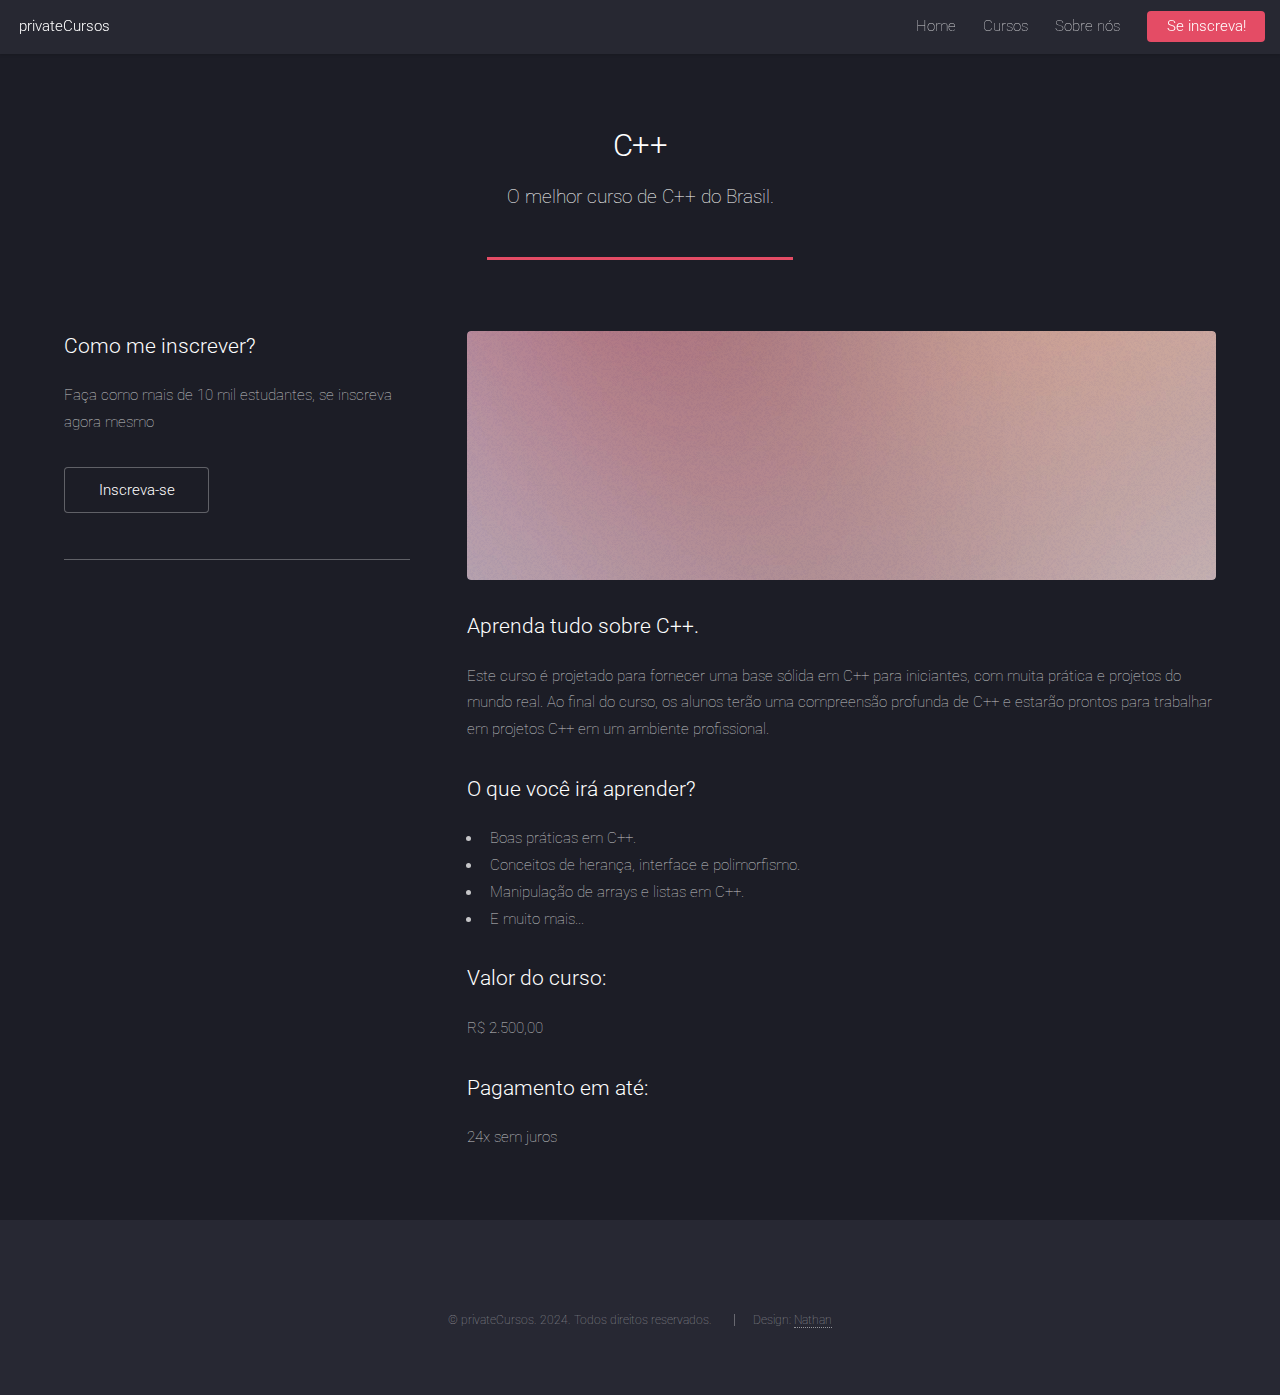
==== c++.html @ 5e8d2c6f "first commit" ====
<!DOCTYPE HTML>
<html>

<head>
	<title>privateCursos - Java</title>
	<meta charset="utf-8" />
	<meta name="viewport" content="width=device-width, initial-scale=1, user-scalable=no" />
	<link rel="stylesheet" href="assets/css/main.css" />
	<noscript>
		<link rel="stylesheet" href="assets/css/noscript.css" />
	</noscript>
</head>

<body class="is-preload">
	<div id="page-wrapper">

		<!-- Header -->
		<header id="header">
			<h1 id="logo"><a href="index.html">privateCursos</a></h1>
			<nav id="nav">
				<ul>
					<li><a href="index.html">Home</a></li>
					<li>
						<a href="#">Cursos</a>
						<ul>
							<li><a href="java.html">Java</a></li>
							<li><a href="html.html">HTML</a></li>
							<li><a href="c++.html">C++</a></li>
						</ul>
					</li>
					<li><a href="elements.html">Sobre nós</a></li>
					<li><a href="inscricao.html" class="button primary">Se inscreva!</a></li>
				</ul>
			</nav>
		</header>

		<!-- Main -->
		<div id="main" class="wrapper style1">
			<div class="container">
				<header class="major">
					<h2>C++</h2>
					<p>O melhor curso de C++ do Brasil.</p>
				</header>
				<div class="row gtr-150">
					<div class="col-4 col-12-medium">

						<!-- Sidebar -->
						<section id="sidebar">
							<section>
								<h3>Como me inscrever?</h3>
								<p>Faça como mais de 10 mil estudantes, se inscreva agora mesmo </p>
								<footer>
									<ul class="actions">
										<li><a href="inscricao.html?curso_nome=c++" class="button">Inscreva-se</a></li>
									</ul>
								</footer>
							</section>
							<hr />
						</section>

					</div>
					<div class="col-8 col-12-medium imp-medium">

						<!-- Content -->
						<section id="content">
							<a href="#" class="image fit"><img src="images/pic05.jpg" alt="" /></a>
							<h3>Aprenda tudo sobre C++.</h3>
							<p>Este curso é projetado para fornecer uma base sólida em C++ para iniciantes, com muita
								prática e projetos do mundo real. Ao final do curso, os alunos terão uma compreensão
								profunda de C++ e estarão prontos para trabalhar em projetos C++ em um ambiente
								profissional.</p>
							<h3>O que você irá aprender?</h3>
							<ul>
								<li>Boas práticas em C++.</li>
								<li>Conceitos de herança, interface e polimorfismo.</li>
								<li>Manipulação de arrays e listas em C++.</li>
								<li>E muito mais...</li>
							</ul>
							<h3>Valor do curso: </h3>
							<p>R$ 2.500,00</p>
							<h3>Pagamento em até: </h3>
							<p>24x sem juros</p>
						</section>

					</div>
				</div>
			</div>
		</div>

		<!-- Footer -->
		<footer id="footer">
			<ul class="copyright">
				<li>&copy; privateCursos. 2024. Todos direitos reservados.</li>
				<li>Design: <a href="https://github.com/nathanmartinss">Nathan</a></li>
			</ul>
		</footer>

	</div>

	<!-- Scripts -->
	<script src="assets/js/jquery.min.js"></script>
	<script src="assets/js/jquery.scrolly.min.js"></script>
	<script src="assets/js/jquery.dropotron.min.js"></script>
	<script src="assets/js/jquery.scrollex.min.js"></script>
</body>

</html>
<!-- END: abpxx6d04wxr -->
	<script src="assets/js/browser.min.js"></script>
	<script src="assets/js/breakpoints.min.js"></script>
	<script src="assets/js/util.js"></script>
	<script src="assets/js/main.js"></script>

</body>

</html>
---- assets/css/main.css ----
@import url("fontawesome-all.min.css");
@import url("https://fonts.googleapis.com/css?family=Roboto:100,300,100italic,300italic");

/*
	Landed by HTML5 UP
	html5up.net | @ajlkn
	Free for personal and commercial use under the CCA 3.0 license (html5up.net/license)
*/

html, body, div, span, applet, object,
iframe, h1, h2, h3, h4, h5, h6, p, blockquote,
pre, a, abbr, acronym, address, big, cite,
code, del, dfn, em, img, ins, kbd, q, s, samp,
small, strike, strong, sub, sup, tt, var, b,
u, i, center, dl, dt, dd, ol, ul, li, fieldset,
form, label, legend, table, caption, tbody,
tfoot, thead, tr, th, td, article, aside,
canvas, details, embed, figure, figcaption,
footer, header, hgroup, menu, nav, output, ruby,
section, summary, time, mark, audio, video {
	margin: 0;
	padding: 0;
	border: 0;
	font-size: 100%;
	font: inherit;
	vertical-align: baseline;}

article, aside, details, figcaption, figure,
footer, header, hgroup, menu, nav, section {
	display: block;}

body {
	line-height: 1;
}

ol, ul {
	list-style: none;
}

blockquote, q {
	quotes: none;
}

	blockquote:before, blockquote:after, q:before, q:after {
		content: '';
		content: none;
	}

table {
	border-collapse: collapse;
	border-spacing: 0;
}

body {
	-webkit-text-size-adjust: none;
}

mark {
	background-color: transparent;
	color: inherit;
}

input::-moz-focus-inner {
	border: 0;
	padding: 0;
}

input, select, textarea {
	-moz-appearance: none;
	-webkit-appearance: none;
	-ms-appearance: none;
	appearance: none;
}

/* Basic */

	html {
		box-sizing: border-box;
	}

	*, *:before, *:after {
		box-sizing: inherit;
	}

	html, body {
		background: #1c1d26;
	}

	body.is-preload *, body.is-preload *:before, body.is-preload *:after {
		-moz-animation: none !important;
		-webkit-animation: none !important;
		-ms-animation: none !important;
		animation: none !important;
		-moz-transition: none !important;
		-webkit-transition: none !important;
		-ms-transition: none !important;
		transition: none !important;
	}

	body, input, select, textarea, data {
		color: rgba(255, 255, 255, 0.75);
		font-family: "Roboto", Helvetica, sans-serif;
		font-size: 15pt;
		font-weight: 100;
		line-height: 1.75em;
	}

	a {
		-moz-transition: border-color 0.2s ease-in-out, color 0.2s ease-in-out;
		-webkit-transition: border-color 0.2s ease-in-out, color 0.2s ease-in-out;
		-ms-transition: border-color 0.2s ease-in-out, color 0.2s ease-in-out;
		transition: border-color 0.2s ease-in-out, color 0.2s ease-in-out;
		border-bottom: dotted 1px;
		color: #e44c65;
		text-decoration: none;
	}

		a:hover {
			color: #e44c65 !important;
			border-bottom-color: transparent;
		}

	strong, b {
		color: #ffffff;
		font-weight: 300;
	}

	em, i {
		font-style: italic;
	}

	p {
		margin: 0 0 2em 0;
	}

	h1, h2, h3, h4, h5, h6 {
		color: #ffffff;
		font-weight: 300;
		line-height: 1em;
		margin: 0 0 1em 0;
	}

		h1 a, h2 a, h3 a, h4 a, h5 a, h6 a {
			color: inherit;
			border: 0;
		}

	h2 {
		font-size: 2em;
		line-height: 1.5em;
		letter-spacing: -0.025em;
	}

	h3 {
		font-size: 1.35em;
		line-height: 1.5em;
	}

	h4 {
		font-size: 1.1em;
		line-height: 1.5em;
	}

	h5 {
		font-size: 0.9em;
		line-height: 1.5em;
	}

	h6 {
		font-size: 0.7em;
		line-height: 1.5em;
	}

	sub {
		font-size: 0.8em;
		position: relative;
		top: 0.5em;
	}

	sup {
		font-size: 0.8em;
		position: relative;
		top: -0.5em;
	}

	hr {
		border: 0;
		border-bottom: solid 1px rgba(255, 255, 255, 0.3);
		margin: 3em 0;
	}

		hr.major {
			margin: 4em 0;
		}

	blockquote {
		border-left: solid 4px rgba(255, 255, 255, 0.3);
		font-style: italic;
		margin: 0 0 2em 0;
		padding: 0.5em 0 0.5em 2em;
	}

	code {
		background: rgba(255, 255, 255, 0.075);
		border-radius: 4px;
		font-family: "Courier New", monospace;
		font-size: 0.9em;
		margin: 0 0.25em;
		padding: 0.25em 0.65em;
	}

	pre {
		-webkit-overflow-scrolling: touch;
		font-family: "Courier New", monospace;
		font-size: 0.9em;
		margin: 0 0 2em 0;
	}

		pre code {
			display: block;
			line-height: 1.75em;
			padding: 1em 1.5em;
			overflow-x: auto;
		}

	.align-left {
		text-align: left;
	}

	.align-center {
		text-align: center;
	}

	.align-right {
		text-align: right;
	}

/* Loader */

	@-moz-keyframes spinner-show {
		0% {
			opacity: 0;
		}

		100% {
			opacity: 1;
		}
	}

	@-webkit-keyframes spinner-show {
		0% {
			opacity: 0;
		}

		100% {
			opacity: 1;
		}
	}

	@-ms-keyframes spinner-show {
		0% {
			opacity: 0;
		}

		100% {
			opacity: 1;
		}
	}

	@keyframes spinner-show {
		0% {
			opacity: 0;
		}

		100% {
			opacity: 1;
		}
	}

	@-moz-keyframes spinner-hide {
		0% {
			color: rgba(255, 255, 255, 0.15);
			z-index: 100001;
			-moz-transform: scale(1) rotate(0deg);
			-webkit-transform: scale(1) rotate(0deg);
			-ms-transform: scale(1) rotate(0deg);
			transform: scale(1) rotate(0deg);
		}

		99% {
			color: #1c1d26;
			z-index: 100001;
			-moz-transform: scale(0.5) rotate(360deg);
			-webkit-transform: scale(0.5) rotate(360deg);
			-ms-transform: scale(0.5) rotate(360deg);
			transform: scale(0.5) rotate(360deg);
		}

		100% {
			color: #1c1d26;
			z-index: -1;
			-moz-transform: scale(0.5) rotate(360deg);
			-webkit-transform: scale(0.5) rotate(360deg);
			-ms-transform: scale(0.5) rotate(360deg);
			transform: scale(0.5) rotate(360deg);
		}
	}

	@-webkit-keyframes spinner-hide {
		0% {
			color: rgba(255, 255, 255, 0.15);
			z-index: 100001;
			-moz-transform: scale(1) rotate(0deg);
			-webkit-transform: scale(1) rotate(0deg);
			-ms-transform: scale(1) rotate(0deg);
			transform: scale(1) rotate(0deg);
		}

		99% {
			color: #1c1d26;
			z-index: 100001;
			-moz-transform: scale(0.5) rotate(360deg);
			-webkit-transform: scale(0.5) rotate(360deg);
			-ms-transform: scale(0.5) rotate(360deg);
			transform: scale(0.5) rotate(360deg);
		}

		100% {
			color: #1c1d26;
			z-index: -1;
			-moz-transform: scale(0.5) rotate(360deg);
			-webkit-transform: scale(0.5) rotate(360deg);
			-ms-transform: scale(0.5) rotate(360deg);
			transform: scale(0.5) rotate(360deg);
		}
	}

	@-ms-keyframes spinner-hide {
		0% {
			color: rgba(255, 255, 255, 0.15);
			z-index: 100001;
			-moz-transform: scale(1) rotate(0deg);
			-webkit-transform: scale(1) rotate(0deg);
			-ms-transform: scale(1) rotate(0deg);
			transform: scale(1) rotate(0deg);
		}

		99% {
			color: #1c1d26;
			z-index: 100001;
			-moz-transform: scale(0.5) rotate(360deg);
			-webkit-transform: scale(0.5) rotate(360deg);
			-ms-transform: scale(0.5) rotate(360deg);
			transform: scale(0.5) rotate(360deg);
		}

		100% {
			color: #1c1d26;
			z-index: -1;
			-moz-transform: scale(0.5) rotate(360deg);
			-webkit-transform: scale(0.5) rotate(360deg);
			-ms-transform: scale(0.5) rotate(360deg);
			transform: scale(0.5) rotate(360deg);
		}
	}

	@keyframes spinner-hide {
		0% {
			color: rgba(255, 255, 255, 0.15);
			z-index: 100001;
			-moz-transform: scale(1) rotate(0deg);
			-webkit-transform: scale(1) rotate(0deg);
			-ms-transform: scale(1) rotate(0deg);
			transform: scale(1) rotate(0deg);
		}

		99% {
			color: #1c1d26;
			z-index: 100001;
			-moz-transform: scale(0.5) rotate(360deg);
			-webkit-transform: scale(0.5) rotate(360deg);
			-ms-transform: scale(0.5) rotate(360deg);
			transform: scale(0.5) rotate(360deg);
		}

		100% {
			color: #1c1d26;
			z-index: -1;
			-moz-transform: scale(0.5) rotate(360deg);
			-webkit-transform: scale(0.5) rotate(360deg);
			-ms-transform: scale(0.5) rotate(360deg);
			transform: scale(0.5) rotate(360deg);
		}
	}

	@-moz-keyframes spinner-rotate {
		0% {
			-moz-transform: scale(1) rotate(0deg);
			-webkit-transform: scale(1) rotate(0deg);
			-ms-transform: scale(1) rotate(0deg);
			transform: scale(1) rotate(0deg);
		}

		100% {
			-moz-transform: scale(1) rotate(360deg);
			-webkit-transform: scale(1) rotate(360deg);
			-ms-transform: scale(1) rotate(360deg);
			transform: scale(1) rotate(360deg);
		}
	}

	@-webkit-keyframes spinner-rotate {
		0% {
			-moz-transform: scale(1) rotate(0deg);
			-webkit-transform: scale(1) rotate(0deg);
			-ms-transform: scale(1) rotate(0deg);
			transform: scale(1) rotate(0deg);
		}

		100% {
			-moz-transform: scale(1) rotate(360deg);
			-webkit-transform: scale(1) rotate(360deg);
			-ms-transform: scale(1) rotate(360deg);
			transform: scale(1) rotate(360deg);
		}
	}

	@-ms-keyframes spinner-rotate {
		0% {
			-moz-transform: scale(1) rotate(0deg);
			-webkit-transform: scale(1) rotate(0deg);
			-ms-transform: scale(1) rotate(0deg);
			transform: scale(1) rotate(0deg);
		}

		100% {
			-moz-transform: scale(1) rotate(360deg);
			-webkit-transform: scale(1) rotate(360deg);
			-ms-transform: scale(1) rotate(360deg);
			transform: scale(1) rotate(360deg);
		}
	}

	@keyframes spinner-rotate {
		0% {
			-moz-transform: scale(1) rotate(0deg);
			-webkit-transform: scale(1) rotate(0deg);
			-ms-transform: scale(1) rotate(0deg);
			transform: scale(1) rotate(0deg);
		}

		100% {
			-moz-transform: scale(1) rotate(360deg);
			-webkit-transform: scale(1) rotate(360deg);
			-ms-transform: scale(1) rotate(360deg);
			transform: scale(1) rotate(360deg);
		}
	}

	@-moz-keyframes overlay-hide {
		0% {
			opacity: 1;
			z-index: 100000;
		}

		15% {
			opacity: 1;
			z-index: 100000;
		}

		99% {
			opacity: 0;
			z-index: 100000;
		}

		100% {
			opacity: 0;
			z-index: -1;
		}
	}

	@-webkit-keyframes overlay-hide {
		0% {
			opacity: 1;
			z-index: 100000;
		}

		15% {
			opacity: 1;
			z-index: 100000;
		}

		99% {
			opacity: 0;
			z-index: 100000;
		}

		100% {
			opacity: 0;
			z-index: -1;
		}
	}

	@-ms-keyframes overlay-hide {
		0% {
			opacity: 1;
			z-index: 100000;
		}

		15% {
			opacity: 1;
			z-index: 100000;
		}

		99% {
			opacity: 0;
			z-index: 100000;
		}

		100% {
			opacity: 0;
			z-index: -1;
		}
	}

	@keyframes overlay-hide {
		0% {
			opacity: 1;
			z-index: 100000;
		}

		15% {
			opacity: 1;
			z-index: 100000;
		}

		99% {
			opacity: 0;
			z-index: 100000;
		}

		100% {
			opacity: 0;
			z-index: -1;
		}
	}

	body.landing {
		text-decoration: none;
	}

		body.landing:before {
			-moz-osx-font-smoothing: grayscale;
			-webkit-font-smoothing: antialiased;
			display: inline-block;
			font-style: normal;
			font-variant: normal;
			text-rendering: auto;
			line-height: 1;
			text-transform: none !important;
			font-family: 'Font Awesome 5 Free';
			font-weight: 900;
		}

		body.landing:before {
			-moz-animation: spinner-show 1.5s 1 0.25s ease forwards, spinner-hide 0.25s ease-in-out forwards !important;
			-webkit-animation: spinner-show 1.5s 1 0.25s ease forwards, spinner-hide 0.25s ease-in-out forwards !important;
			-ms-animation: spinner-show 1.5s 1 0.25s ease forwards, spinner-hide 0.25s ease-in-out forwards !important;
			animation: spinner-show 1.5s 1 0.25s ease forwards, spinner-hide 0.25s ease-in-out forwards !important;
			-moz-transform-origin: 50% 50%;
			-webkit-transform-origin: 50% 50%;
			-ms-transform-origin: 50% 50%;
			transform-origin: 50% 50%;
			color: rgba(255, 255, 255, 0.15);
			content: '\f1ce';
			cursor: default;
			display: block;
			font-size: 2em;
			height: 2em;
			left: 50%;
			line-height: 2em;
			margin: -1em 0 0 -1em;
			opacity: 0;
			position: fixed;
			text-align: center;
			top: 50%;
			width: 2em;
			z-index: -1;
		}

		body.landing:after {
			-moz-animation: overlay-hide 1.5s ease-in forwards !important;
			-webkit-animation: overlay-hide 1.5s ease-in forwards !important;
			-ms-animation: overlay-hide 1.5s ease-in forwards !important;
			animation: overlay-hide 1.5s ease-in forwards !important;
			background: #1c1d26;
			content: '';
			display: block;
			height: 100%;
			left: 0;
			opacity: 0;
			position: fixed;
			top: 0;
			width: 100%;
			z-index: -1;
		}

		body.landing.is-preload:before {
			-moz-animation: spinner-show 1.5s 1 0.25s ease forwards, spinner-rotate 0.75s infinite linear !important;
			-webkit-animation: spinner-show 1.5s 1 0.25s ease forwards, spinner-rotate 0.75s infinite linear !important;
			-ms-animation: spinner-show 1.5s 1 0.25s ease forwards, spinner-rotate 0.75s infinite linear !important;
			animation: spinner-show 1.5s 1 0.25s ease forwards, spinner-rotate 0.75s infinite linear !important;
			z-index: 100001;
		}

		body.landing.is-preload:after {
			-moz-animation: none !important;
			-webkit-animation: none !important;
			-ms-animation: none !important;
			animation: none !important;
			opacity: 1;
			z-index: 100000;
		}

	@media (-webkit-min-device-pixel-ratio: 2) {

		body.landing:before {
			line-height: 2.025em;
		}

	}

/* Container */

	.container {
		margin: 0 auto;
		max-width: calc(100% - 4em);
		width: 70em;
	}

		.container.xsmall {
			width: 17.5em;
		}

		.container.small {
			width: 35em;
		}

		.container.medium {
			width: 52.5em;
		}

		.container.large {
			width: 87.5em;
		}

		.container.xlarge {
			width: 105em;
		}

		.container.max {
			width: 100%;
		}

		@media screen and (max-width: 1280px) {

			.container {
				width: 90%;
				max-width: 100%;
			}

		}

		@media screen and (max-width: 980px) {

			.container {
				width: 100% !important;
			}

		}

/* Row */

	.row {
		display: flex;
		flex-wrap: wrap;
		box-sizing: border-box;
		align-items: stretch;
	}

		.row > * {
			box-sizing: border-box;
		}

		.row.gtr-uniform > * > :last-child {
			margin-bottom: 0;
		}

		.row.aln-left {
			justify-content: flex-start;
		}

		.row.aln-center {
			justify-content: center;
		}

		.row.aln-right {
			justify-content: flex-end;
		}

		.row.aln-top {
			align-items: flex-start;
		}

		.row.aln-middle {
			align-items: center;
		}

		.row.aln-bottom {
			align-items: flex-end;
		}

		.row > .imp {
			order: -1;
		}

		.row > .col-1 {
			width: 8.33333%;
		}

		.row > .off-1 {
			margin-left: 8.33333%;
		}

		.row > .col-2 {
			width: 16.66667%;
		}

		.row > .off-2 {
			margin-left: 16.66667%;
		}

		.row > .col-3 {
			width: 25%;
		}

		.row > .off-3 {
			margin-left: 25%;
		}

		.row > .col-4 {
			width: 33.33333%;
		}

		.row > .off-4 {
			margin-left: 33.33333%;
		}

		.row > .col-5 {
			width: 41.66667%;
		}

		.row > .off-5 {
			margin-left: 41.66667%;
		}

		.row > .col-6 {
			width: 50%;
		}

		.row > .off-6 {
			margin-left: 50%;
		}

		.row > .col-7 {
			width: 58.33333%;
		}

		.row > .off-7 {
			margin-left: 58.33333%;
		}

		.row > .col-8 {
			width: 66.66667%;
		}

		.row > .off-8 {
			margin-left: 66.66667%;
		}

		.row > .col-9 {
			width: 75%;
		}

		.row > .off-9 {
			margin-left: 75%;
		}

		.row > .col-10 {
			width: 83.33333%;
		}

		.row > .off-10 {
			margin-left: 83.33333%;
		}

		.row > .col-11 {
			width: 91.66667%;
		}

		.row > .off-11 {
			margin-left: 91.66667%;
		}

		.row > .col-12 {
			width: 100%;
		}

		.row > .off-12 {
			margin-left: 100%;
		}

		.row.gtr-0 {
			margin-top: 0;
			margin-left: 0em;
		}

			.row.gtr-0 > * {
				padding: 0 0 0 0em;
			}

			.row.gtr-0.gtr-uniform {
				margin-top: 0em;
			}

				.row.gtr-0.gtr-uniform > * {
					padding-top: 0em;
				}

		.row.gtr-25 {
			margin-top: 0;
			margin-left: -0.625em;
		}

			.row.gtr-25 > * {
				padding: 0 0 0 0.625em;
			}

			.row.gtr-25.gtr-uniform {
				margin-top: -0.625em;
			}

				.row.gtr-25.gtr-uniform > * {
					padding-top: 0.625em;
				}

		.row.gtr-50 {
			margin-top: 0;
			margin-left: -1.25em;
		}

			.row.gtr-50 > * {
				padding: 0 0 0 1.25em;
			}

			.row.gtr-50.gtr-uniform {
				margin-top: -1.25em;
			}

				.row.gtr-50.gtr-uniform > * {
					padding-top: 1.25em;
				}

		.row {
			margin-top: 0;
			margin-left: -2.5em;
		}

			.row > * {
				padding: 0 0 0 2.5em;
			}

			.row.gtr-uniform {
				margin-top: -2.5em;
			}

				.row.gtr-uniform > * {
					padding-top: 2.5em;
				}

		.row.gtr-150 {
			margin-top: 0;
			margin-left: -3.75em;
		}

			.row.gtr-150 > * {
				padding: 0 0 0 3.75em;
			}

			.row.gtr-150.gtr-uniform {
				margin-top: -3.75em;
			}

				.row.gtr-150.gtr-uniform > * {
					padding-top: 3.75em;
				}

		.row.gtr-200 {
			margin-top: 0;
			margin-left: -5em;
		}

			.row.gtr-200 > * {
				padding: 0 0 0 5em;
			}

			.row.gtr-200.gtr-uniform {
				margin-top: -5em;
			}

				.row.gtr-200.gtr-uniform > * {
					padding-top: 5em;
				}

		@media screen and (max-width: 1680px) {

			.row {
				display: flex;
				flex-wrap: wrap;
				box-sizing: border-box;
				align-items: stretch;
			}

				.row > * {
					box-sizing: border-box;
				}

				.row.gtr-uniform > * > :last-child {
					margin-bottom: 0;
				}

				.row.aln-left {
					justify-content: flex-start;
				}

				.row.aln-center {
					justify-content: center;
				}

				.row.aln-right {
					justify-content: flex-end;
				}

				.row.aln-top {
					align-items: flex-start;
				}

				.row.aln-middle {
					align-items: center;
				}

				.row.aln-bottom {
					align-items: flex-end;
				}

				.row > .imp-xlarge {
					order: -1;
				}

				.row > .col-1-xlarge {
					width: 8.33333%;
				}

				.row > .off-1-xlarge {
					margin-left: 8.33333%;
				}

				.row > .col-2-xlarge {
					width: 16.66667%;
				}

				.row > .off-2-xlarge {
					margin-left: 16.66667%;
				}

				.row > .col-3-xlarge {
					width: 25%;
				}

				.row > .off-3-xlarge {
					margin-left: 25%;
				}

				.row > .col-4-xlarge {
					width: 33.33333%;
				}

				.row > .off-4-xlarge {
					margin-left: 33.33333%;
				}

				.row > .col-5-xlarge {
					width: 41.66667%;
				}

				.row > .off-5-xlarge {
					margin-left: 41.66667%;
				}

				.row > .col-6-xlarge {
					width: 50%;
				}

				.row > .off-6-xlarge {
					margin-left: 50%;
				}

				.row > .col-7-xlarge {
					width: 58.33333%;
				}

				.row > .off-7-xlarge {
					margin-left: 58.33333%;
				}

				.row > .col-8-xlarge {
					width: 66.66667%;
				}

				.row > .off-8-xlarge {
					margin-left: 66.66667%;
				}

				.row > .col-9-xlarge {
					width: 75%;
				}

				.row > .off-9-xlarge {
					margin-left: 75%;
				}

				.row > .col-10-xlarge {
					width: 83.33333%;
				}

				.row > .off-10-xlarge {
					margin-left: 83.33333%;
				}

				.row > .col-11-xlarge {
					width: 91.66667%;
				}

				.row > .off-11-xlarge {
					margin-left: 91.66667%;
				}

				.row > .col-12-xlarge {
					width: 100%;
				}

				.row > .off-12-xlarge {
					margin-left: 100%;
				}

				.row.gtr-0 {
					margin-top: 0;
					margin-left: 0em;
				}

					.row.gtr-0 > * {
						padding: 0 0 0 0em;
					}

					.row.gtr-0.gtr-uniform {
						margin-top: 0em;
					}

						.row.gtr-0.gtr-uniform > * {
							padding-top: 0em;
						}

				.row.gtr-25 {
					margin-top: 0;
					margin-left: -0.625em;
				}

					.row.gtr-25 > * {
						padding: 0 0 0 0.625em;
					}

					.row.gtr-25.gtr-uniform {
						margin-top: -0.625em;
					}

						.row.gtr-25.gtr-uniform > * {
							padding-top: 0.625em;
						}

				.row.gtr-50 {
					margin-top: 0;
					margin-left: -1.25em;
				}

					.row.gtr-50 > * {
						padding: 0 0 0 1.25em;
					}

					.row.gtr-50.gtr-uniform {
						margin-top: -1.25em;
					}

						.row.gtr-50.gtr-uniform > * {
							padding-top: 1.25em;
						}

				.row {
					margin-top: 0;
					margin-left: -2.5em;
				}

					.row > * {
						padding: 0 0 0 2.5em;
					}

					.row.gtr-uniform {
						margin-top: -2.5em;
					}

						.row.gtr-uniform > * {
							padding-top: 2.5em;
						}

				.row.gtr-150 {
					margin-top: 0;
					margin-left: -3.75em;
				}

					.row.gtr-150 > * {
						padding: 0 0 0 3.75em;
					}

					.row.gtr-150.gtr-uniform {
						margin-top: -3.75em;
					}

						.row.gtr-150.gtr-uniform > * {
							padding-top: 3.75em;
						}

				.row.gtr-200 {
					margin-top: 0;
					margin-left: -5em;
				}

					.row.gtr-200 > * {
						padding: 0 0 0 5em;
					}

					.row.gtr-200.gtr-uniform {
						margin-top: -5em;
					}

						.row.gtr-200.gtr-uniform > * {
							padding-top: 5em;
						}

		}

		@media screen and (max-width: 1280px) {

			.row {
				display: flex;
				flex-wrap: wrap;
				box-sizing: border-box;
				align-items: stretch;
			}

				.row > * {
					box-sizing: border-box;
				}

				.row.gtr-uniform > * > :last-child {
					margin-bottom: 0;
				}

				.row.aln-left {
					justify-content: flex-start;
				}

				.row.aln-center {
					justify-content: center;
				}

				.row.aln-right {
					justify-content: flex-end;
				}

				.row.aln-top {
					align-items: flex-start;
				}

				.row.aln-middle {
					align-items: center;
				}

				.row.aln-bottom {
					align-items: flex-end;
				}

				.row > .imp-large {
					order: -1;
				}

				.row > .col-1-large {
					width: 8.33333%;
				}

				.row > .off-1-large {
					margin-left: 8.33333%;
				}

				.row > .col-2-large {
					width: 16.66667%;
				}

				.row > .off-2-large {
					margin-left: 16.66667%;
				}

				.row > .col-3-large {
					width: 25%;
				}

				.row > .off-3-large {
					margin-left: 25%;
				}

				.row > .col-4-large {
					width: 33.33333%;
				}

				.row > .off-4-large {
					margin-left: 33.33333%;
				}

				.row > .col-5-large {
					width: 41.66667%;
				}

				.row > .off-5-large {
					margin-left: 41.66667%;
				}

				.row > .col-6-large {
					width: 50%;
				}

				.row > .off-6-large {
					margin-left: 50%;
				}

				.row > .col-7-large {
					width: 58.33333%;
				}

				.row > .off-7-large {
					margin-left: 58.33333%;
				}

				.row > .col-8-large {
					width: 66.66667%;
				}

				.row > .off-8-large {
					margin-left: 66.66667%;
				}

				.row > .col-9-large {
					width: 75%;
				}

				.row > .off-9-large {
					margin-left: 75%;
				}

				.row > .col-10-large {
					width: 83.33333%;
				}

				.row > .off-10-large {
					margin-left: 83.33333%;
				}

				.row > .col-11-large {
					width: 91.66667%;
				}

				.row > .off-11-large {
					margin-left: 91.66667%;
				}

				.row > .col-12-large {
					width: 100%;
				}

				.row > .off-12-large {
					margin-left: 100%;
				}

				.row.gtr-0 {
					margin-top: 0;
					margin-left: 0em;
				}

					.row.gtr-0 > * {
						padding: 0 0 0 0em;
					}

					.row.gtr-0.gtr-uniform {
						margin-top: 0em;
					}

						.row.gtr-0.gtr-uniform > * {
							padding-top: 0em;
						}

				.row.gtr-25 {
					margin-top: 0;
					margin-left: -0.625em;
				}

					.row.gtr-25 > * {
						padding: 0 0 0 0.625em;
					}

					.row.gtr-25.gtr-uniform {
						margin-top: -0.625em;
					}

						.row.gtr-25.gtr-uniform > * {
							padding-top: 0.625em;
						}

				.row.gtr-50 {
					margin-top: 0;
					margin-left: -1.25em;
				}

					.row.gtr-50 > * {
						padding: 0 0 0 1.25em;
					}

					.row.gtr-50.gtr-uniform {
						margin-top: -1.25em;
					}

						.row.gtr-50.gtr-uniform > * {
							padding-top: 1.25em;
						}

				.row {
					margin-top: 0;
					margin-left: -2.5em;
				}

					.row > * {
						padding: 0 0 0 2.5em;
					}

					.row.gtr-uniform {
						margin-top: -2.5em;
					}

						.row.gtr-uniform > * {
							padding-top: 2.5em;
						}

				.row.gtr-150 {
					margin-top: 0;
					margin-left: -3.75em;
				}

					.row.gtr-150 > * {
						padding: 0 0 0 3.75em;
					}

					.row.gtr-150.gtr-uniform {
						margin-top: -3.75em;
					}

						.row.gtr-150.gtr-uniform > * {
							padding-top: 3.75em;
						}

				.row.gtr-200 {
					margin-top: 0;
					margin-left: -5em;
				}

					.row.gtr-200 > * {
						padding: 0 0 0 5em;
					}

					.row.gtr-200.gtr-uniform {
						margin-top: -5em;
					}

						.row.gtr-200.gtr-uniform > * {
							padding-top: 5em;
						}

		}

		@media screen and (max-width: 980px) {

			.row {
				display: flex;
				flex-wrap: wrap;
				box-sizing: border-box;
				align-items: stretch;
			}

				.row > * {
					box-sizing: border-box;
				}

				.row.gtr-uniform > * > :last-child {
					margin-bottom: 0;
				}

				.row.aln-left {
					justify-content: flex-start;
				}

				.row.aln-center {
					justify-content: center;
				}

				.row.aln-right {
					justify-content: flex-end;
				}

				.row.aln-top {
					align-items: flex-start;
				}

				.row.aln-middle {
					align-items: center;
				}

				.row.aln-bottom {
					align-items: flex-end;
				}

				.row > .imp-medium {
					order: -1;
				}

				.row > .col-1-medium {
					width: 8.33333%;
				}

				.row > .off-1-medium {
					margin-left: 8.33333%;
				}

				.row > .col-2-medium {
					width: 16.66667%;
				}

				.row > .off-2-medium {
					margin-left: 16.66667%;
				}

				.row > .col-3-medium {
					width: 25%;
				}

				.row > .off-3-medium {
					margin-left: 25%;
				}

				.row > .col-4-medium {
					width: 33.33333%;
				}

				.row > .off-4-medium {
					margin-left: 33.33333%;
				}

				.row > .col-5-medium {
					width: 41.66667%;
				}

				.row > .off-5-medium {
					margin-left: 41.66667%;
				}

				.row > .col-6-medium {
					width: 50%;
				}

				.row > .off-6-medium {
					margin-left: 50%;
				}

				.row > .col-7-medium {
					width: 58.33333%;
				}

				.row > .off-7-medium {
					margin-left: 58.33333%;
				}

				.row > .col-8-medium {
					width: 66.66667%;
				}

				.row > .off-8-medium {
					margin-left: 66.66667%;
				}

				.row > .col-9-medium {
					width: 75%;
				}

				.row > .off-9-medium {
					margin-left: 75%;
				}

				.row > .col-10-medium {
					width: 83.33333%;
				}

				.row > .off-10-medium {
					margin-left: 83.33333%;
				}

				.row > .col-11-medium {
					width: 91.66667%;
				}

				.row > .off-11-medium {
					margin-left: 91.66667%;
				}

				.row > .col-12-medium {
					width: 100%;
				}

				.row > .off-12-medium {
					margin-left: 100%;
				}

				.row.gtr-0 {
					margin-top: 0;
					margin-left: 0em;
				}

					.row.gtr-0 > * {
						padding: 0 0 0 0em;
					}

					.row.gtr-0.gtr-uniform {
						margin-top: 0em;
					}

						.row.gtr-0.gtr-uniform > * {
							padding-top: 0em;
						}

				.row.gtr-25 {
					margin-top: 0;
					margin-left: -0.625em;
				}

					.row.gtr-25 > * {
						padding: 0 0 0 0.625em;
					}

					.row.gtr-25.gtr-uniform {
						margin-top: -0.625em;
					}

						.row.gtr-25.gtr-uniform > * {
							padding-top: 0.625em;
						}

				.row.gtr-50 {
					margin-top: 0;
					margin-left: -1.25em;
				}

					.row.gtr-50 > * {
						padding: 0 0 0 1.25em;
					}

					.row.gtr-50.gtr-uniform {
						margin-top: -1.25em;
					}

						.row.gtr-50.gtr-uniform > * {
							padding-top: 1.25em;
						}

				.row {
					margin-top: 0;
					margin-left: -2.5em;
				}

					.row > * {
						padding: 0 0 0 2.5em;
					}

					.row.gtr-uniform {
						margin-top: -2.5em;
					}

						.row.gtr-uniform > * {
							padding-top: 2.5em;
						}

				.row.gtr-150 {
					margin-top: 0;
					margin-left: -3.75em;
				}

					.row.gtr-150 > * {
						padding: 0 0 0 3.75em;
					}

					.row.gtr-150.gtr-uniform {
						margin-top: -3.75em;
					}

						.row.gtr-150.gtr-uniform > * {
							padding-top: 3.75em;
						}

				.row.gtr-200 {
					margin-top: 0;
					margin-left: -5em;
				}

					.row.gtr-200 > * {
						padding: 0 0 0 5em;
					}

					.row.gtr-200.gtr-uniform {
						margin-top: -5em;
					}

						.row.gtr-200.gtr-uniform > * {
							padding-top: 5em;
						}

		}

		@media screen and (max-width: 736px) {

			.row {
				display: flex;
				flex-wrap: wrap;
				box-sizing: border-box;
				align-items: stretch;
			}

				.row > * {
					box-sizing: border-box;
				}

				.row.gtr-uniform > * > :last-child {
					margin-bottom: 0;
				}

				.row.aln-left {
					justify-content: flex-start;
				}

				.row.aln-center {
					justify-content: center;
				}

				.row.aln-right {
					justify-content: flex-end;
				}

				.row.aln-top {
					align-items: flex-start;
				}

				.row.aln-middle {
					align-items: center;
				}

				.row.aln-bottom {
					align-items: flex-end;
				}

				.row > .imp-small {
					order: -1;
				}

				.row > .col-1-small {
					width: 8.33333%;
				}

				.row > .off-1-small {
					margin-left: 8.33333%;
				}

				.row > .col-2-small {
					width: 16.66667%;
				}

				.row > .off-2-small {
					margin-left: 16.66667%;
				}

				.row > .col-3-small {
					width: 25%;
				}

				.row > .off-3-small {
					margin-left: 25%;
				}

				.row > .col-4-small {
					width: 33.33333%;
				}

				.row > .off-4-small {
					margin-left: 33.33333%;
				}

				.row > .col-5-small {
					width: 41.66667%;
				}

				.row > .off-5-small {
					margin-left: 41.66667%;
				}

				.row > .col-6-small {
					width: 50%;
				}

				.row > .off-6-small {
					margin-left: 50%;
				}

				.row > .col-7-small {
					width: 58.33333%;
				}

				.row > .off-7-small {
					margin-left: 58.33333%;
				}

				.row > .col-8-small {
					width: 66.66667%;
				}

				.row > .off-8-small {
					margin-left: 66.66667%;
				}

				.row > .col-9-small {
					width: 75%;
				}

				.row > .off-9-small {
					margin-left: 75%;
				}

				.row > .col-10-small {
					width: 83.33333%;
				}

				.row > .off-10-small {
					margin-left: 83.33333%;
				}

				.row > .col-11-small {
					width: 91.66667%;
				}

				.row > .off-11-small {
					margin-left: 91.66667%;
				}

				.row > .col-12-small {
					width: 100%;
				}

				.row > .off-12-small {
					margin-left: 100%;
				}

				.row.gtr-0 {
					margin-top: 0;
					margin-left: 0em;
				}

					.row.gtr-0 > * {
						padding: 0 0 0 0em;
					}

					.row.gtr-0.gtr-uniform {
						margin-top: 0em;
					}

						.row.gtr-0.gtr-uniform > * {
							padding-top: 0em;
						}

				.row.gtr-25 {
					margin-top: 0;
					margin-left: -0.625em;
				}

					.row.gtr-25 > * {
						padding: 0 0 0 0.625em;
					}

					.row.gtr-25.gtr-uniform {
						margin-top: -0.625em;
					}

						.row.gtr-25.gtr-uniform > * {
							padding-top: 0.625em;
						}

				.row.gtr-50 {
					margin-top: 0;
					margin-left: -1.25em;
				}

					.row.gtr-50 > * {
						padding: 0 0 0 1.25em;
					}

					.row.gtr-50.gtr-uniform {
						margin-top: -1.25em;
					}

						.row.gtr-50.gtr-uniform > * {
							padding-top: 1.25em;
						}

				.row {
					margin-top: 0;
					margin-left: -2.5em;
				}

					.row > * {
						padding: 0 0 0 2.5em;
					}

					.row.gtr-uniform {
						margin-top: -2.5em;
					}

						.row.gtr-uniform > * {
							padding-top: 2.5em;
						}

				.row.gtr-150 {
					margin-top: 0;
					margin-left: -3.75em;
				}

					.row.gtr-150 > * {
						padding: 0 0 0 3.75em;
					}

					.row.gtr-150.gtr-uniform {
						margin-top: -3.75em;
					}

						.row.gtr-150.gtr-uniform > * {
							padding-top: 3.75em;
						}

				.row.gtr-200 {
					margin-top: 0;
					margin-left: -5em;
				}

					.row.gtr-200 > * {
						padding: 0 0 0 5em;
					}

					.row.gtr-200.gtr-uniform {
						margin-top: -5em;
					}

						.row.gtr-200.gtr-uniform > * {
							padding-top: 5em;
						}

		}

		@media screen and (max-width: 480px) {

			.row {
				display: flex;
				flex-wrap: wrap;
				box-sizing: border-box;
				align-items: stretch;
			}

				.row > * {
					box-sizing: border-box;
				}

				.row.gtr-uniform > * > :last-child {
					margin-bottom: 0;
				}

				.row.aln-left {
					justify-content: flex-start;
				}

				.row.aln-center {
					justify-content: center;
				}

				.row.aln-right {
					justify-content: flex-end;
				}

				.row.aln-top {
					align-items: flex-start;
				}

				.row.aln-middle {
					align-items: center;
				}

				.row.aln-bottom {
					align-items: flex-end;
				}

				.row > .imp-xsmall {
					order: -1;
				}

				.row > .col-1-xsmall {
					width: 8.33333%;
				}

				.row > .off-1-xsmall {
					margin-left: 8.33333%;
				}

				.row > .col-2-xsmall {
					width: 16.66667%;
				}

				.row > .off-2-xsmall {
					margin-left: 16.66667%;
				}

				.row > .col-3-xsmall {
					width: 25%;
				}

				.row > .off-3-xsmall {
					margin-left: 25%;
				}

				.row > .col-4-xsmall {
					width: 33.33333%;
				}

				.row > .off-4-xsmall {
					margin-left: 33.33333%;
				}

				.row > .col-5-xsmall {
					width: 41.66667%;
				}

				.row > .off-5-xsmall {
					margin-left: 41.66667%;
				}

				.row > .col-6-xsmall {
					width: 50%;
				}

				.row > .off-6-xsmall {
					margin-left: 50%;
				}

				.row > .col-7-xsmall {
					width: 58.33333%;
				}

				.row > .off-7-xsmall {
					margin-left: 58.33333%;
				}

				.row > .col-8-xsmall {
					width: 66.66667%;
				}

				.row > .off-8-xsmall {
					margin-left: 66.66667%;
				}

				.row > .col-9-xsmall {
					width: 75%;
				}

				.row > .off-9-xsmall {
					margin-left: 75%;
				}

				.row > .col-10-xsmall {
					width: 83.33333%;
				}

				.row > .off-10-xsmall {
					margin-left: 83.33333%;
				}

				.row > .col-11-xsmall {
					width: 91.66667%;
				}

				.row > .off-11-xsmall {
					margin-left: 91.66667%;
				}

				.row > .col-12-xsmall {
					width: 100%;
				}

				.row > .off-12-xsmall {
					margin-left: 100%;
				}

				.row.gtr-0 {
					margin-top: 0;
					margin-left: 0em;
				}

					.row.gtr-0 > * {
						padding: 0 0 0 0em;
					}

					.row.gtr-0.gtr-uniform {
						margin-top: 0em;
					}

						.row.gtr-0.gtr-uniform > * {
							padding-top: 0em;
						}

				.row.gtr-25 {
					margin-top: 0;
					margin-left: -0.625em;
				}

					.row.gtr-25 > * {
						padding: 0 0 0 0.625em;
					}

					.row.gtr-25.gtr-uniform {
						margin-top: -0.625em;
					}

						.row.gtr-25.gtr-uniform > * {
							padding-top: 0.625em;
						}

				.row.gtr-50 {
					margin-top: 0;
					margin-left: -1.25em;
				}

					.row.gtr-50 > * {
						padding: 0 0 0 1.25em;
					}

					.row.gtr-50.gtr-uniform {
						margin-top: -1.25em;
					}

						.row.gtr-50.gtr-uniform > * {
							padding-top: 1.25em;
						}

				.row {
					margin-top: 0;
					margin-left: -2.5em;
				}

					.row > * {
						padding: 0 0 0 2.5em;
					}

					.row.gtr-uniform {
						margin-top: -2.5em;
					}

						.row.gtr-uniform > * {
							padding-top: 2.5em;
						}

				.row.gtr-150 {
					margin-top: 0;
					margin-left: -3.75em;
				}

					.row.gtr-150 > * {
						padding: 0 0 0 3.75em;
					}

					.row.gtr-150.gtr-uniform {
						margin-top: -3.75em;
					}

						.row.gtr-150.gtr-uniform > * {
							padding-top: 3.75em;
						}

				.row.gtr-200 {
					margin-top: 0;
					margin-left: -5em;
				}

					.row.gtr-200 > * {
						padding: 0 0 0 5em;
					}

					.row.gtr-200.gtr-uniform {
						margin-top: -5em;
					}

						.row.gtr-200.gtr-uniform > * {
							padding-top: 5em;
						}

		}

/* Section/Article */

	section.special, article.special {
		text-align: center;
	}

	header p {
		color: #ffffff;
		position: relative;
		margin: 0 0 1.5em 0;
	}

	header h2 + p {
		font-size: 1.25em;
		margin-top: -1em;
		line-height: 1.75em;
	}

	header h3 + p {
		font-size: 1.1em;
		margin-top: -0.8em;
		line-height: 1.75em;
	}

	header h4 + p,
	header h5 + p,
	header h6 + p {
		font-size: 0.9em;
		margin-top: -0.6em;
		line-height: 1.5em;
	}

	header.major {
		margin: 0 0 4em 0;
		position: relative;
		text-align: center;
	}

		header.major:after {
			background: #e44c65;
			content: '';
			display: inline-block;
			height: 0.2em;
			max-width: 20em;
			width: 75%;
		}

	footer.major {
		margin: 4em 0 0 0;
	}

/* Form */

	form {
		margin: 0 0 2em 0;
	}

		form.cta {
			max-width: 35em;
			margin-left: auto;
			margin-right: auto;
		}

	label {
		color: #ffffff;
		display: block;
		font-size: 0.9em;
		font-weight: 300;
		margin: 0 0 1em 0;
	}

	input[type="text"],
	input[type="password"],
	input[type="email"],
	input[type="date"],
	select,
	textarea, data, date {
		-moz-appearance: none;
		-webkit-appearance: none;
		-ms-appearance: none;
		appearance: none;
		-moz-transition: border-color 0.2s ease-in-out;
		-webkit-transition: border-color 0.2s ease-in-out;
		-ms-transition: border-color 0.2s ease-in-out;
		transition: border-color 0.2s ease-in-out;
		background: transparent;
		border-radius: 4px;
		border: solid 1px rgba(255, 255, 255, 0.3);
		color: inherit;
		display: block;
		outline: 0;
		padding: 0 1em;
		text-decoration: none;
		width: 100%;
	}

		input[type="text"]:invalid,
		input[type="password"]:invalid,
		input[type="email"]:invalid,
		select:invalid,
		textarea:invalid {
			box-shadow: none;
		}

		input[type="text"]:focus,
		input[type="password"]:focus,
		input[type="email"]:focus,
		select:focus,
		textarea:focus {
			border-color: #e44c65;
		}

	select {
		background-image: url("data:image/svg+xml;charset=utf8,%3Csvg xmlns='http://www.w3.org/2000/svg' width='40' height='40' preserveAspectRatio='none' viewBox='0 0 40 40'%3E%3Cpath d='M9.4,12.3l10.4,10.4l10.4-10.4c0.2-0.2,0.5-0.4,0.9-0.4c0.3,0,0.6,0.1,0.9,0.4l3.3,3.3c0.2,0.2,0.4,0.5,0.4,0.9 c0,0.4-0.1,0.6-0.4,0.9L20.7,31.9c-0.2,0.2-0.5,0.4-0.9,0.4c-0.3,0-0.6-0.1-0.9-0.4L4.3,17.3c-0.2-0.2-0.4-0.5-0.4-0.9 c0-0.4,0.1-0.6,0.4-0.9l3.3-3.3c0.2-0.2,0.5-0.4,0.9-0.4S9.1,12.1,9.4,12.3z' fill='rgba(255, 255, 255, 0.3)' /%3E%3C/svg%3E");
		background-size: 1.25rem;
		background-repeat: no-repeat;
		background-position: calc(100% - 1rem) center;
		height: 3em;
		padding-right: 3em;
		text-overflow: ellipsis;
	}

		select option {
			color: #ffffff;
			background: #1c1d26;
		}

		select:focus::-ms-value {
			background-color: transparent;
		}

		select::-ms-expand {
			display: none;
		}

	input[type="text"],
	input[type="password"],
	input[type="email"],
	select {
		height: 3em;
	}

	textarea {
		padding: 0.75em 1em;
	}

	input[type="checkbox"],
	input[type="radio"] {
		-moz-appearance: none;
		-webkit-appearance: none;
		-ms-appearance: none;
		appearance: none;
		display: block;
		float: left;
		margin-right: -2em;
		opacity: 0;
		width: 1em;
		z-index: -1;
	}

		input[type="checkbox"] + label,
		input[type="radio"] + label {
			text-decoration: none;
			color: rgba(255, 255, 255, 0.75);
			cursor: pointer;
			display: inline-block;
			font-size: 1em;
			font-weight: 100;
			padding-left: 2.55em;
			padding-right: 0.75em;
			position: relative;
		}

			input[type="checkbox"] + label:before,
			input[type="radio"] + label:before {
				-moz-osx-font-smoothing: grayscale;
				-webkit-font-smoothing: antialiased;
				display: inline-block;
				font-style: normal;
				font-variant: normal;
				text-rendering: auto;
				line-height: 1;
				text-transform: none !important;
				font-family: 'Font Awesome 5 Free';
				font-weight: 900;
			}

			input[type="checkbox"] + label:before,
			input[type="radio"] + label:before {
				border-radius: 4px;
				border: solid 1px rgba(255, 255, 255, 0.3);
				content: '';
				display: inline-block;
				font-size: 0.8em;
				height: 2.25em;
				left: 0;
				line-height: 2.25em;
				position: absolute;
				text-align: center;
				top: 0;
				width: 2.25em;
			}

		input[type="checkbox"]:checked + label:before,
		input[type="radio"]:checked + label:before {
			background: rgba(255, 255, 255, 0.25);
			color: #ffffff;
			content: '\f00c';
		}

		input[type="checkbox"]:focus + label:before,
		input[type="radio"]:focus + label:before {
			border-color: #e44c65;
		}

	input[type="checkbox"] + label:before {
		border-radius: 4px;
	}

	input[type="radio"] + label:before {
		border-radius: 100%;
	}

	::-webkit-input-placeholder {
		color: rgba(255, 255, 255, 0.5) !important;
		opacity: 1.0;
	}

	:-moz-placeholder {
		color: rgba(255, 255, 255, 0.5) !important;
		opacity: 1.0;
	}

	::-moz-placeholder {
		color: rgba(255, 255, 255, 0.5) !important;
		opacity: 1.0;
	}

	:-ms-input-placeholder {
		color: rgba(255, 255, 255, 0.5) !important;
		opacity: 1.0;
	}

/* Box */

	.box {
		border-radius: 4px;
		border: solid 1px rgba(255, 255, 255, 0.3);
		margin-bottom: 2em;
		padding: 1.5em;
	}

		.box > :last-child,
		.box > :last-child > :last-child,
		.box > :last-child > :last-child > :last-child {
			margin-bottom: 0;
		}

		.box.alt {
			border: 0;
			border-radius: 0;
			padding: 0;
		}

/* Icon */

	.icon {
		text-decoration: none;
		border-bottom: none;
		position: relative;
	}

		.icon:before {
			-moz-osx-font-smoothing: grayscale;
			-webkit-font-smoothing: antialiased;
			display: inline-block;
			font-style: normal;
			font-variant: normal;
			text-rendering: auto;
			line-height: 1;
			text-transform: none !important;
			font-family: 'Font Awesome 5 Free';
			font-weight: 400;
		}

		.icon > .label {
			display: none;
		}

		.icon:before {
			line-height: inherit;
		}

		.icon.solid:before {
			font-weight: 900 !important;
		}

		.icon.brands:before {
			font-family: 'Font Awesome 5 Brands' !important;
		}

		.icon.alt {
			text-decoration: none;
		}

			.icon.alt:before {
				-moz-osx-font-smoothing: grayscale;
				-webkit-font-smoothing: antialiased;
				display: inline-block;
				font-style: normal;
				font-variant: normal;
				text-rendering: auto;
				line-height: 1;
				text-transform: none !important;
				font-family: 'Font Awesome 5 Free';
				font-weight: 400;
			}

			.icon.alt:before {
				color: #1c1d26 !important;
				text-shadow: 1px 0 0 #ffffff, -1px 0 0 #ffffff, 0 1px 0 #ffffff, 0 -1px 0 #ffffff;
			}

		.icon.major {
			background: #272833;
			border-radius: 100%;
			cursor: default;
			display: inline-block;
			height: 6em;
			line-height: 5.65em;
			margin: 0 0 2em 0;
			text-align: center;
			width: 6em;
		}

			.icon.major:before {
				font-size: 2.25em;
			}

			.icon.major.alt {
				text-decoration: none;
			}

				.icon.major.alt:before {
					-moz-osx-font-smoothing: grayscale;
					-webkit-font-smoothing: antialiased;
					display: inline-block;
					font-style: normal;
					font-variant: normal;
					text-rendering: auto;
					line-height: 1;
					text-transform: none !important;
					font-family: 'Font Awesome 5 Free';
					font-weight: 400;
				}

				.icon.major.alt:before {
					color: #272833 !important;
					text-shadow: 1px 0 0 #ffffff, -1px 0 0 #ffffff, 0 1px 0 #ffffff, 0 -1px 0 #ffffff;
				}

/* Image */

	.image {
		border-radius: 4px;
		border: 0;
		display: inline-block;
		position: relative;
		overflow: hidden;
	}

		.image:before {
			content: '';
			display: block;
			position: absolute;
			left: 0;
			top: 0;
			background-image: url("images/overlay.png");
			width: 100%;
			height: 100%;
			z-index: 1;
		}

		.image img {
			border-radius: 4px;
			display: block;
		}

		.image.left {
			float: left;
			margin: 0 1.5em 1em 0;
			top: 0.25em;
		}

		.image.right {
			float: right;
			margin: 0 0 1em 1.5em;
			top: 0.25em;
		}

		.image.left, .image.right {
			max-width: 40%;
		}

			.image.left img, .image.right img {
				width: 100%;
			}

		.image.fit {
			display: block;
			margin: 0 0 2em 0;
			width: 100%;
		}

			.image.fit img {
				width: 100%;
			}

/* List */

	ol {
		list-style: decimal;
		margin: 0 0 2em 0;
		padding-left: 1.25em;
	}

		ol li {
			padding-left: 0.25em;
		}

	ul {
		list-style: disc;
		margin: 0 0 2em 0;
		padding-left: 1em;
	}

		ul li {
			padding-left: 0.5em;
		}

		ul.alt {
			list-style: none;
			padding-left: 0;
		}

			ul.alt li {
				border-top: solid 1px rgba(255, 255, 255, 0.3);
				padding: 0.5em 0;
			}

				ul.alt li:first-child {
					border-top: 0;
					padding-top: 0;
				}

	dl {
		margin: 0 0 2em 0;
	}

/* Icons */

	ul.icons {
		cursor: default;
		list-style: none;
		padding-left: 0;
	}

		ul.icons li {
			display: inline-block;
			height: 2.5em;
			line-height: 2.5em;
			padding: 0 0.5em;
		}

			ul.icons li .icon {
				font-size: 0.8em;
			}

				ul.icons li .icon:before {
					font-size: 2em;
				}

/* Actions */

	ul.actions {
		display: -moz-flex;
		display: -webkit-flex;
		display: -ms-flex;
		display: flex;
		cursor: default;
		list-style: none;
		margin-left: -1em;
		padding-left: 0;
	}

		ul.actions li {
			padding: 0 0 0 1em;
			vertical-align: middle;
		}

		ul.actions.special {
			-moz-justify-content: center;
			-webkit-justify-content: center;
			-ms-justify-content: center;
			justify-content: center;
			width: 100%;
			margin-left: 0;
		}

			ul.actions.special li:first-child {
				padding-left: 0;
			}

		ul.actions.stacked {
			-moz-flex-direction: column;
			-webkit-flex-direction: column;
			-ms-flex-direction: column;
			flex-direction: column;
			margin-left: 0;
		}

			ul.actions.stacked li {
				padding: 1.3em 0 0 0;
			}

				ul.actions.stacked li:first-child {
					padding-top: 0;
				}

		ul.actions.fit {
			width: calc(100% + 1em);
		}

			ul.actions.fit li {
				-moz-flex-grow: 1;
				-webkit-flex-grow: 1;
				-ms-flex-grow: 1;
				flex-grow: 1;
				-moz-flex-shrink: 1;
				-webkit-flex-shrink: 1;
				-ms-flex-shrink: 1;
				flex-shrink: 1;
				width: 100%;
			}

				ul.actions.fit li > * {
					width: 100%;
				}

			ul.actions.fit.stacked {
				width: 100%;
			}

		@media screen and (max-width: 480px) {

			ul.actions:not(.fixed) {
				-moz-flex-direction: column;
				-webkit-flex-direction: column;
				-ms-flex-direction: column;
				flex-direction: column;
				margin-left: 0;
				width: 100% !important;
			}

				ul.actions:not(.fixed) li {
					-moz-flex-grow: 1;
					-webkit-flex-grow: 1;
					-ms-flex-grow: 1;
					flex-grow: 1;
					-moz-flex-shrink: 1;
					-webkit-flex-shrink: 1;
					-ms-flex-shrink: 1;
					flex-shrink: 1;
					padding: 1em 0 0 0;
					text-align: center;
					width: 100%;
				}

					ul.actions:not(.fixed) li > * {
						width: 100%;
					}

					ul.actions:not(.fixed) li:first-child {
						padding-top: 0;
					}

					ul.actions:not(.fixed) li input[type="submit"],
					ul.actions:not(.fixed) li input[type="reset"],
					ul.actions:not(.fixed) li input[type="button"],
					ul.actions:not(.fixed) li button,
					ul.actions:not(.fixed) li .button {
						width: 100%;
					}

						ul.actions:not(.fixed) li input[type="submit"].icon:before,
						ul.actions:not(.fixed) li input[type="reset"].icon:before,
						ul.actions:not(.fixed) li input[type="button"].icon:before,
						ul.actions:not(.fixed) li button.icon:before,
						ul.actions:not(.fixed) li .button.icon:before {
							margin-left: -0.5em;
						}

		}

/* Table */

	.table-wrapper {
		-webkit-overflow-scrolling: touch;
		overflow-x: auto;
	}

	table {
		margin: 0 0 2em 0;
		width: 100%;
	}

		table tbody tr {
			border: solid 1px rgba(255, 255, 255, 0.3);
			border-left: 0;
			border-right: 0;
		}

			table tbody tr:nth-child(2n + 1) {
				background-color: rgba(255, 255, 255, 0.075);
			}

		table td {
			padding: 0.75em 0.75em;
		}

		table th {
			color: #ffffff;
			font-size: 0.9em;
			font-weight: 300;
			padding: 0 0.75em 0.75em 0.75em;
			text-align: left;
		}

		table thead {
			border-bottom: solid 1px rgba(255, 255, 255, 0.3);
		}

		table tfoot {
			border-top: solid 1px rgba(255, 255, 255, 0.3);
		}

		table.alt {
			border-collapse: separate;
		}

			table.alt tbody tr td {
				border: solid 1px rgba(255, 255, 255, 0.3);
				border-left-width: 0;
				border-top-width: 0;
			}

				table.alt tbody tr td:first-child {
					border-left-width: 1px;
				}

			table.alt tbody tr:first-child td {
				border-top-width: 1px;
			}

			table.alt thead {
				border-bottom: 0;
			}

			table.alt tfoot {
				border-top: 0;
			}

/* Button */

	input[type="submit"],
	input[type="reset"],
	input[type="button"],
	.button {
		-moz-appearance: none;
		-webkit-appearance: none;
		-ms-appearance: none;
		appearance: none;
		-moz-transition: background-color 0.2s ease-in-out, color 0.2s ease-in-out, box-shadow 0.2s ease-in-out;
		-webkit-transition: background-color 0.2s ease-in-out, color 0.2s ease-in-out, box-shadow 0.2s ease-in-out;
		-ms-transition: background-color 0.2s ease-in-out, color 0.2s ease-in-out, box-shadow 0.2s ease-in-out;
		transition: background-color 0.2s ease-in-out, color 0.2s ease-in-out, box-shadow 0.2s ease-in-out;
		background-color: transparent;
		border-radius: 4px;
		border: 0;
		box-shadow: inset 0 0 0 1px rgba(255, 255, 255, 0.3);
		color: #ffffff !important;
		cursor: pointer;
		display: inline-block;
		font-weight: 300;
		height: 3em;
		line-height: 3em;
		padding: 0 2.25em;
		text-align: center;
		text-decoration: none;
		white-space: nowrap;
	}

		input[type="submit"]:hover, input[type="submit"]:active,
		input[type="reset"]:hover,
		input[type="reset"]:active,
		input[type="button"]:hover,
		input[type="button"]:active,
		.button:hover,
		.button:active {
			box-shadow: inset 0 0 0 1px #e44c65;
			color: #e44c65 !important;
		}

		input[type="submit"]:active,
		input[type="reset"]:active,
		input[type="button"]:active,
		.button:active {
			background-color: rgba(228, 76, 101, 0.15);
		}

		input[type="submit"].icon:before,
		input[type="reset"].icon:before,
		input[type="button"].icon:before,
		.button.icon:before {
			margin-right: 0.5em;
		}

		input[type="submit"].fit,
		input[type="reset"].fit,
		input[type="button"].fit,
		.button.fit {
			width: 100%;
		}

		input[type="submit"].small,
		input[type="reset"].small,
		input[type="button"].small,
		.button.small {
			font-size: 0.8em;
		}

		input[type="submit"].large,
		input[type="reset"].large,
		input[type="button"].large,
		.button.large {
			font-size: 1.35em;
		}

		input[type="submit"].primary,
		input[type="reset"].primary,
		input[type="button"].primary,
		.button.primary {
			background-color: #e44c65;
			box-shadow: none;
			color: #ffffff !important;
		}

			input[type="submit"].primary:hover,
			input[type="reset"].primary:hover,
			input[type="button"].primary:hover,
			.button.primary:hover {
				background-color: #e76278;
			}

			input[type="submit"].primary:active,
			input[type="reset"].primary:active,
			input[type="button"].primary:active,
			.button.primary:active {
				background-color: #e13652;
			}

		input[type="submit"].disabled, input[type="submit"]:disabled,
		input[type="reset"].disabled,
		input[type="reset"]:disabled,
		input[type="button"].disabled,
		input[type="button"]:disabled,
		.button.disabled,
		.button:disabled {
			background-color: rgba(255, 255, 255, 0.3) !important;
			box-shadow: none !important;
			color: #ffffff !important;
			cursor: default;
			opacity: 0.25;
		}

/* Goto Next */

	.goto-next {
		border: 0;
		bottom: 0;
		display: block;
		height: 5em;
		left: 50%;
		margin: 0 0 0 -5em;
		overflow: hidden;
		position: absolute;
		text-indent: 10em;
		white-space: nowrap;
		width: 10em;
		z-index: 1;
	}

		.goto-next:before {
			background-image: url("images/arrow.svg");
			background-position: center center;
			background-repeat: no-repeat;
			background-size: contain;
			content: '';
			display: block;
			height: 1.5em;
			left: 50%;
			margin: -0.75em 0 0 -1em;
			position: absolute;
			top: 50%;
			width: 2em;
			z-index: 1;
		}

/* Spotlight */

	.spotlight {
		background-attachment: fixed;
		background-position: center center;
		background-size: cover;
		box-shadow: 0 0.25em 0.5em 0 rgba(0, 0, 0, 0.25);
		height: 100vh;
		overflow: hidden;
		position: relative;
	}

		.spotlight:nth-last-of-type(1) {
			z-index: 1;
		}

		.spotlight:nth-last-of-type(2) {
			z-index: 2;
		}

		.spotlight:nth-last-of-type(3) {
			z-index: 3;
		}

		.spotlight:nth-last-of-type(4) {
			z-index: 4;
		}

		.spotlight:nth-last-of-type(5) {
			z-index: 5;
		}

		.spotlight:nth-last-of-type(6) {
			z-index: 6;
		}

		.spotlight:nth-last-of-type(7) {
			z-index: 7;
		}

		.spotlight:nth-last-of-type(8) {
			z-index: 8;
		}

		.spotlight:nth-last-of-type(9) {
			z-index: 9;
		}

		.spotlight:nth-last-of-type(10) {
			z-index: 10;
		}

		.spotlight:nth-last-of-type(11) {
			z-index: 11;
		}

		.spotlight:nth-last-of-type(12) {
			z-index: 12;
		}

		.spotlight:nth-last-of-type(13) {
			z-index: 13;
		}

		.spotlight:nth-last-of-type(14) {
			z-index: 14;
		}

		.spotlight:nth-last-of-type(15) {
			z-index: 15;
		}

		.spotlight:nth-last-of-type(16) {
			z-index: 16;
		}

		.spotlight:nth-last-of-type(17) {
			z-index: 17;
		}

		.spotlight:nth-last-of-type(18) {
			z-index: 18;
		}

		.spotlight:nth-last-of-type(19) {
			z-index: 19;
		}

		.spotlight:nth-last-of-type(20) {
			z-index: 20;
		}

		.spotlight:before {
			background-image: url("images/overlay.png");
			content: '';
			display: block;
			height: 100%;
			left: 0;
			top: 0;
			width: 100%;
		}

		.spotlight .image.main {
			display: none;
		}

			.spotlight .image.main img {
				position: relative;
			}

		.spotlight .content {
			-moz-transform: translate(0,0);
			-webkit-transform: translate(0,0);
			-ms-transform: translate(0,0);
			transform: translate(0,0);
			-moz-transition: -moz-transform 1s ease, opacity 1s ease;
			-webkit-transition: -webkit-transform 1s ease, opacity 1s ease;
			-ms-transition: -ms-transform 1s ease, opacity 1s ease;
			transition: transform 1s ease, opacity 1s ease;
			background: rgba(23, 24, 32, 0.95);
			border-style: solid;
			opacity: 1;
			position: absolute;
		}

		.spotlight .goto-next {
			-moz-transform: translate(0,0);
			-webkit-transform: translate(0,0);
			-ms-transform: translate(0,0);
			transform: translate(0,0);
			-moz-transition: -moz-transform 0.75s ease, opacity 1s ease-in;
			-webkit-transition: -webkit-transform 0.75s ease, opacity 1s ease-in;
			-ms-transition: -ms-transform 0.75s ease, opacity 1s ease-in;
			transition: transform 0.75s ease, opacity 1s ease-in;
			-moz-transition-delay: 0.5s;
			-webkit-transition-delay: 0.5s;
			-ms-transition-delay: 0.5s;
			transition-delay: 0.5s;
			opacity: 1;
		}

		.spotlight.top .content, .spotlight.bottom .content {
			left: 0;
			padding: 5.1em 0 3.1em 0;
			width: 100%;
		}

		.spotlight.top .content {
			border-bottom-width: 0.35em;
			top: 0;
		}

		.spotlight.bottom .content {
			border-top-width: 0.35em;
			bottom: 0;
		}

		.spotlight.left .content, .spotlight.right .content {
			height: 101%;
			padding: 6em 3em;
			top: 0;
			width: 28em;
		}

		.spotlight.left .content {
			border-right-width: 0.35em;
			left: 0;
		}

		.spotlight.right .content {
			border-left-width: 0.35em;
			right: 0;
		}

		.spotlight.style1 .content {
			border-color: #e44c65;
		}

		.spotlight.style2 .content {
			border-color: #5480f1;
		}

		.spotlight.style3 .content {
			border-color: #39c088;
		}

		.spotlight.inactive .content {
			opacity: 0;
		}

		.spotlight.inactive .goto-next {
			-moz-transform: translate(0,1.5em);
			-webkit-transform: translate(0,1.5em);
			-ms-transform: translate(0,1.5em);
			transform: translate(0,1.5em);
			opacity: 0;
		}

		.spotlight.inactive.top .content {
			-moz-transform: translate(0,-5em);
			-webkit-transform: translate(0,-5em);
			-ms-transform: translate(0,-5em);
			transform: translate(0,-5em);
		}

		.spotlight.inactive.bottom .content {
			-moz-transform: translate(0,5em);
			-webkit-transform: translate(0,5em);
			-ms-transform: translate(0,5em);
			transform: translate(0,5em);
		}

		.spotlight.inactive.left .content {
			-moz-transform: translate(-5em,0);
			-webkit-transform: translate(-5em,0);
			-ms-transform: translate(-5em,0);
			transform: translate(-5em,0);
		}

		.spotlight.inactive.right .content {
			-moz-transform: translate(5em,0);
			-webkit-transform: translate(5em,0);
			-ms-transform: translate(5em,0);
			transform: translate(5em,0);
		}

	body.is-touch .spotlight {
		background-attachment: scroll;
	}

/* Wrapper */

	.wrapper {
		padding: 6em 0 4em 0;
	}

		.wrapper.style2 {
			background: #e44c65;
		}

			.wrapper.style2 input[type="text"]:focus,
			.wrapper.style2 input[type="password"]:focus,
			.wrapper.style2 input[type="email"]:focus,
			.wrapper.style2 select:focus,
			.wrapper.style2 textarea:focus {
				border-color: rgba(255, 255, 255, 0.5);
			}

			.wrapper.style2 input[type="submit"]:hover, .wrapper.style2 input[type="submit"]:active,
			.wrapper.style2 input[type="reset"]:hover,
			.wrapper.style2 input[type="reset"]:active,
			.wrapper.style2 input[type="button"]:hover,
			.wrapper.style2 input[type="button"]:active,
			.wrapper.style2 .button:hover,
			.wrapper.style2 .button:active {
				background-color: rgba(255, 255, 255, 0.075) !important;
				box-shadow: inset 0 0 0 1px rgba(255, 255, 255, 0.5) !important;
				color: #ffffff !important;
			}

			.wrapper.style2 input[type="submit"]:active,
			.wrapper.style2 input[type="reset"]:active,
			.wrapper.style2 input[type="button"]:active,
			.wrapper.style2 .button:active {
				background-color: rgba(255, 255, 255, 0.25) !important;
			}

			.wrapper.style2 input[type="submit"].primary,
			.wrapper.style2 input[type="reset"].primary,
			.wrapper.style2 input[type="button"].primary,
			.wrapper.style2 .button.primary {
				background-color: #ffffff;
				color: #e44c65 !important;
			}

				.wrapper.style2 input[type="submit"].primary:hover, .wrapper.style2 input[type="submit"].primary:active,
				.wrapper.style2 input[type="reset"].primary:hover,
				.wrapper.style2 input[type="reset"].primary:active,
				.wrapper.style2 input[type="button"].primary:hover,
				.wrapper.style2 input[type="button"].primary:active,
				.wrapper.style2 .button.primary:hover,
				.wrapper.style2 .button.primary:active {
					background-color: rgba(255, 255, 255, 0.075) !important;
					box-shadow: inset 0 0 0 1px rgba(255, 255, 255, 0.5) !important;
					color: #ffffff !important;
				}

				.wrapper.style2 input[type="submit"].primary:active,
				.wrapper.style2 input[type="reset"].primary:active,
				.wrapper.style2 input[type="button"].primary:active,
				.wrapper.style2 .button.primary:active {
					background-color: rgba(255, 255, 255, 0.25) !important;
				}

		.wrapper.fade-down > .container {
			-moz-transform: translate(0,0);
			-webkit-transform: translate(0,0);
			-ms-transform: translate(0,0);
			transform: translate(0,0);
			-moz-transition: -moz-transform 1s ease, opacity 1s ease;
			-webkit-transition: -webkit-transform 1s ease, opacity 1s ease;
			-ms-transition: -ms-transform 1s ease, opacity 1s ease;
			transition: transform 1s ease, opacity 1s ease;
			opacity: 1;
		}

		.wrapper.fade-down.inactive > .container {
			-moz-transform: translate(0,-1em);
			-webkit-transform: translate(0,-1em);
			-ms-transform: translate(0,-1em);
			transform: translate(0,-1em);
			opacity: 0;
		}

		.wrapper.fade-up > .container {
			-moz-transform: translate(0,0);
			-webkit-transform: translate(0,0);
			-ms-transform: translate(0,0);
			transform: translate(0,0);
			-moz-transition: -moz-transform 1s ease, opacity 1s ease;
			-webkit-transition: -webkit-transform 1s ease, opacity 1s ease;
			-ms-transition: -ms-transform 1s ease, opacity 1s ease;
			transition: transform 1s ease, opacity 1s ease;
			opacity: 1;
		}

		.wrapper.fade-up.inactive > .container {
			-moz-transform: translate(0,1em);
			-webkit-transform: translate(0,1em);
			-ms-transform: translate(0,1em);
			transform: translate(0,1em);
			opacity: 0;
		}

		.wrapper.fade > .container {
			-moz-transition: opacity 1s ease;
			-webkit-transition: opacity 1s ease;
			-ms-transition: opacity 1s ease;
			transition: opacity 1s ease;
			opacity: 1;
		}

		.wrapper.fade.inactive > .container {
			opacity: 0;
		}

/* Dropotron */

	.dropotron {
		background: rgba(39, 40, 51, 0.965);
		border-radius: 4px;
		box-shadow: 0 0.075em 0.35em 0 rgba(0, 0, 0, 0.125);
		list-style: none;
		margin-top: calc(-0.25em + 1px);
		min-width: 12em;
		padding: 0.25em 0;
	}

		.dropotron > li {
			border-top: solid 1px rgba(255, 255, 255, 0.035);
			padding: 0;
		}

			.dropotron > li a, .dropotron > li span {
				border: 0;
				color: rgba(255, 255, 255, 0.75);
				display: block;
				padding: 0.1em 1em;
				text-decoration: none;
			}

			.dropotron > li:first-child {
				border-top: 0;
			}

			.dropotron > li.active > a, .dropotron > li.active > span {
				color: #e44c65;
			}

		.dropotron.level-0 {
			font-size: 0.8em;
			margin-top: 1em;
		}

			.dropotron.level-0:before {
				-moz-transform: rotate(45deg);
				-webkit-transform: rotate(45deg);
				-ms-transform: rotate(45deg);
				transform: rotate(45deg);
				background: #272833;
				content: '';
				display: block;
				height: 1em;
				position: absolute;
				right: 1.5em;
				top: -0.5em;
				width: 1em;
			}

	body.landing .dropotron.level-0 {
		margin-top: 0;
	}

/* Header */

	#page-wrapper {
		padding-top: 3.5em;
	}

	#header {
		background: rgba(39, 40, 51, 0.965);
		box-shadow: 0 0 0.25em 0 rgba(0, 0, 0, 0.25);
		cursor: default;
		height: 3.5em;
		left: 0;
		line-height: 3.5em;
		position: fixed;
		top: 0;
		width: 100%;
		z-index: 100;
	}

		#header h1 {
			height: inherit;
			left: 1.25em;
			line-height: inherit;
			margin: 0;
			position: absolute;
			top: 0;
		}

		#header nav {
			position: absolute;
			right: 1em;
			top: 0;
		}

			#header nav ul {
				margin: 0;
			}

				#header nav ul li {
					display: inline-block;
					margin-left: 1em;
				}

					#header nav ul li a, #header nav ul li span {
						border: 0;
						color: inherit;
						display: inline-block;
						height: inherit;
						line-height: inherit;
						outline: 0;
					}

						#header nav ul li a.button, #header nav ul li span.button {
							height: 2em;
							line-height: 2em;
							padding: 0 1.25em;
						}

						#header nav ul li a:not(.button):before, #header nav ul li span:not(.button):before {
							margin-right: 0.5em;
						}

					#header nav ul li.active > a, #header nav ul li.active > span {
						color: #e44c65;
					}

					#header nav ul li > ul {
						display: none;
					}

	body.landing #page-wrapper {
		padding-top: 0;
	}

	body.landing #header {
		background: transparent;
		box-shadow: none;
		position: absolute;
	}

/* Banner */

	#banner {
		background-attachment: fixed;
		background-color: #272833;
		background-image: url("../../images/banner.jpg");
		background-position: center center;
		background-size: cover;
		box-shadow: 0 0.25em 0.5em 0 rgba(0, 0, 0, 0.25);
		min-height: 100vh;
		position: relative;
		text-align: center;
		z-index: 21;
	}

		#banner:before {
			content: '';
			display: inline-block;
			height: 100vh;
			vertical-align: middle;
			width: 1%;
		}

		#banner:after {
			background-image: -moz-linear-gradient(top, rgba(23, 24, 32, 0.95), rgba(23, 24, 32, 0.95)), url("images/overlay.png");;
			background-image: -webkit-linear-gradient(top, rgba(23, 24, 32, 0.95), rgba(23, 24, 32, 0.95)), url("images/overlay.png");;
			background-image: -ms-linear-gradient(top, rgba(23, 24, 32, 0.95), rgba(23, 24, 32, 0.95)), url("images/overlay.png");;
			background-image: linear-gradient(top, rgba(23, 24, 32, 0.95), rgba(23, 24, 32, 0.95)), url("images/overlay.png");;
			content: '';
			display: block;
			height: 100%;
			left: 0;
			position: absolute;
			top: 0;
			width: 100%;
		}

		#banner .content {
			display: inline-block;
			margin-right: 1%;
			max-width: 95%;
			padding: 6em;
			position: relative;
			text-align: right;
			vertical-align: middle;
			z-index: 1;
		}

			#banner .content header {
				display: inline-block;
				vertical-align: middle;
			}

				#banner .content header h2 {
					font-size: 2.5em;
					margin: 0;
				}

				#banner .content header p {
					margin: 0.5em 0 0 0;
					top: 0;
				}

			#banner .content .image {
				border-radius: 100%;
				display: inline-block;
				height: 18em;
				margin-left: 3em;
				vertical-align: middle;
				width: 18em;
			}

				#banner .content .image img {
					border-radius: 100%;
					display: block;
					width: 100%;
					height: 100%;
				}

	body.is-touch #banner {
		background-attachment: scroll;
	}

/* Footer */

	#footer {
		background: #272833;
		padding: 6em 0;
		text-align: center;
	}

		#footer .icons .icon.alt {
			text-decoration: none;
		}

			#footer .icons .icon.alt:before {
				-moz-osx-font-smoothing: grayscale;
				-webkit-font-smoothing: antialiased;
				display: inline-block;
				font-style: normal;
				font-variant: normal;
				text-rendering: auto;
				line-height: 1;
				text-transform: none !important;
				font-family: 'Font Awesome 5 Free';
				font-weight: 400;
			}

			#footer .icons .icon.alt:before {
				color: #272833 !important;
				text-shadow: 1px 0 0 rgba(255, 255, 255, 0.5), -1px 0 0 rgba(255, 255, 255, 0.5), 0 1px 0 rgba(255, 255, 255, 0.5), 0 -1px 0 rgba(255, 255, 255, 0.5);
			}

		#footer .copyright {
			color: rgba(255, 255, 255, 0.5);
			font-size: 0.8em;
			line-height: 1em;
			margin: 2em 0 0 0;
			padding: 0;
			text-align: center;
		}

			#footer .copyright li {
				border-left: solid 1px rgba(255, 255, 255, 0.3);
				display: inline-block;
				list-style: none;
				margin-left: 1.5em;
				padding-left: 1.5em;
			}

				#footer .copyright li:first-child {
					border-left: 0;
					margin-left: 0;
					padding-left: 0;
				}

				#footer .copyright li a {
					color: inherit;
				}

/* XLarge */

	@media screen and (max-width: 1680px) {

		/* Basic */

			body, input, select, textarea {
				font-size: 13pt;
			}

	}

/* Large */

	@media screen and (max-width: 1280px) {

		/* Basic */

			body, input, select, textarea {
				font-size: 11.5pt;
			}

		/* Spotlight */

			.spotlight.top .content {
				padding: 3.825em 0 1.825em 0;
			}

			.spotlight.bottom .content {
				padding: 3.825em 0 2.95em 0;
			}

			.spotlight.left .content, .spotlight.right .content {
				padding: 4.5em 2.5em;
				width: 25em;
			}

		/* Wrapper */

			.wrapper {
				padding: 4.5em 0 2.5em 0;
			}

		/* Dropotron */

			.dropotron.level-0 {
				font-size: 1em;
			}

		/* Banner */

			#banner .content {
				padding: 4.5em;
			}

		/* Footer */

			#footer {
				padding: 4.5em 0;
			}

	}

/* Medium */

	@media screen and (max-width: 980px) {

		/* Basic */

			body, input, select, textarea {
				font-size: 12pt;
			}

		/* Spotlight */

			.spotlight {
				background-attachment: scroll;
				height: auto;
			}

				.spotlight .image.main {
					display: block;
					margin: 0;
					max-height: 40vh;
					overflow: hidden;
				}

				.spotlight .content {
					background-color: #1c1d26;
					border-width: 0 !important;
					border-top-width: 0.35em !important;
					bottom: auto !important;
					left: auto !important;
					padding: 4.5em 2.5em 2.5em 2.5em !important;
					position: relative;
					right: auto !important;
					text-align: center;
					top: auto !important;
					width: 100% !important;
				}

					.spotlight .content ul.actions {
						-moz-justify-content: center;
						-webkit-justify-content: center;
						-ms-justify-content: center;
						justify-content: center;
						width: 100%;
						margin-left: 0;
					}

						.spotlight .content ul.actions li:first-child {
							padding-left: 0;
						}

				.spotlight .goto-next {
					display: none;
				}

		/* Wrapper */

			.wrapper {
				padding: 4.5em 2.5em 2.5em 2.5em;
			}

		/* Banner */

			#banner {
				background-attachment: scroll;
			}

				#banner .goto-next {
					height: 7em;
				}

				#banner .content {
					padding: 9em 0;
					text-align: center;
				}

					#banner .content header {
						display: block;
						margin: 0 0 2em 0;
						text-align: center;
					}

					#banner .content .image {
						margin: 0;
					}

		/* Footer */

			#footer {
				padding: 4.5em 0;
			}

	}

/* Small */

	#navPanel, #titleBar {
		display: none;
	}

	@media screen and (max-width: 736px) {

		/* Basic */

			html, body {
				overflow-x: hidden;
			}

			body, input, select, textarea {
				font-size: 12pt;
			}

			h2 {
				font-size: 1.5em;
			}

			h3 {
				font-size: 1.2em;
			}

			h4 {
				font-size: 1em;
			}

		/* Section/Article */

			header p br {
				display: none;
			}

			header h2 + p {
				font-size: 1em;
			}

			header h3 + p {
				font-size: 1em;
			}

			header h4 + p,
			header h5 + p,
			header h6 + p {
				font-size: 0.9em;
			}

			header.major {
				margin: 0 0 2em 0;
			}

		/* Goto Next */

			.goto-next:before {
				height: 0.8em;
				margin: -0.4em 0 0 -0.6em;
				width: 1.2em;
			}

		/* Spotlight */

			.spotlight {
				box-shadow: 0 0.125em 0.5em 0 rgba(0, 0, 0, 0.25);
			}

				.spotlight .image.main {
					max-height: 60vh;
				}

				.spotlight .content {
					border-top-width: 0.2em !important;
					padding: 3.25em 1.5em 1.25em 1.5em !important;
				}

		/* Wrapper */

			.wrapper {
				padding: 3.25em 1.5em 1.25em 1.5em;
			}

		/* Header */

			#header {
				display: none;
			}

		/* Banner */

			#banner {
				box-shadow: 0 0.125em 0.5em 0 rgba(0, 0, 0, 0.25);
				min-height: calc(100vh - 44px);
			}

				#banner:before {
					height: calc(100vh - 44px);
				}

				#banner .content {
					padding: 4.0625em 1.5em 4.875em 1.5em;
				}

					#banner .content header h2 {
						font-size: 1.5em;
					}

					#banner .content .image {
						height: 9em;
						width: 9em;
					}

		/* Nav */

			#page-wrapper {
				-moz-backface-visibility: hidden;
				-webkit-backface-visibility: hidden;
				-ms-backface-visibility: hidden;
				backface-visibility: hidden;
				-moz-transition: -moz-transform 0.5s ease;
				-webkit-transition: -webkit-transform 0.5s ease;
				-ms-transition: -ms-transform 0.5s ease;
				transition: transform 0.5s ease;
				padding-bottom: 1px;
				padding-top: 44px !important;
			}

			#titleBar {
				-moz-backface-visibility: hidden;
				-webkit-backface-visibility: hidden;
				-ms-backface-visibility: hidden;
				backface-visibility: hidden;
				-moz-transition: -moz-transform 0.5s ease;
				-webkit-transition: -webkit-transform 0.5s ease;
				-ms-transition: -ms-transform 0.5s ease;
				transition: transform 0.5s ease;
				display: block;
				height: 44px;
				left: 0;
				position: fixed;
				top: 0;
				width: 100%;
				z-index: 10001;
				background: #272833;
				box-shadow: 0 0.125em 0.125em 0 rgba(0, 0, 0, 0.125);
			}

				#titleBar .title {
					color: #ffffff;
					display: block;
					font-weight: 300;
					height: 44px;
					line-height: 44px;
					text-align: center;
				}

					#titleBar .title a {
						color: inherit;
						border: 0;
					}

				#titleBar .toggle {
					text-decoration: none;
					height: 60px;
					left: 0;
					position: absolute;
					top: 0;
					width: 90px;
					outline: 0;
					border: 0;
				}

					#titleBar .toggle:before {
						-moz-osx-font-smoothing: grayscale;
						-webkit-font-smoothing: antialiased;
						display: inline-block;
						font-style: normal;
						font-variant: normal;
						text-rendering: auto;
						line-height: 1;
						text-transform: none !important;
						font-family: 'Font Awesome 5 Free';
						font-weight: 900;
					}

					#titleBar .toggle:before {
						background: #e44c65;
						color: rgba(255, 255, 255, 0.5);
						content: '\f0c9';
						display: block;
						font-size: 18px;
						height: 44px;
						left: 0;
						line-height: 44px;
						position: absolute;
						text-align: center;
						top: 0;
						width: 54px;
					}

			#navPanel {
				-moz-backface-visibility: hidden;
				-webkit-backface-visibility: hidden;
				-ms-backface-visibility: hidden;
				backface-visibility: hidden;
				-moz-transform: translateX(-275px);
				-webkit-transform: translateX(-275px);
				-ms-transform: translateX(-275px);
				transform: translateX(-275px);
				-moz-transition: -moz-transform 0.5s ease;
				-webkit-transition: -webkit-transform 0.5s ease;
				-ms-transition: -ms-transform 0.5s ease;
				transition: transform 0.5s ease;
				display: block;
				height: 100%;
				left: 0;
				overflow-y: auto;
				position: fixed;
				top: 0;
				width: 275px;
				z-index: 10002;
				background: #181920;
				padding: 0.75em 1.25em;
			}

				#navPanel .link {
					border: 0;
					border-top: solid 1px rgba(255, 255, 255, 0.05);
					color: rgba(255, 255, 255, 0.75);
					display: block;
					height: 3em;
					line-height: 3em;
					text-decoration: none;
				}

					#navPanel .link:hover {
						color: inherit !important;
					}

					#navPanel .link:first-child {
						border-top: 0;
					}

					#navPanel .link.depth-0 {
						color: #ffffff;
						font-weight: 300;
					}

					#navPanel .link .indent-1 {
						display: inline-block;
						width: 1.25em;
					}

					#navPanel .link .indent-2 {
						display: inline-block;
						width: 2.5em;
					}

					#navPanel .link .indent-3 {
						display: inline-block;
						width: 3.75em;
					}

					#navPanel .link .indent-4 {
						display: inline-block;
						width: 5em;
					}

					#navPanel .link .indent-5 {
						display: inline-block;
						width: 6.25em;
					}

			body.navPanel-visible #page-wrapper {
				-moz-transform: translateX(275px);
				-webkit-transform: translateX(275px);
				-ms-transform: translateX(275px);
				transform: translateX(275px);
			}

			body.navPanel-visible #titleBar {
				-moz-transform: translateX(275px);
				-webkit-transform: translateX(275px);
				-ms-transform: translateX(275px);
				transform: translateX(275px);
			}

			body.navPanel-visible #navPanel {
				-moz-transform: translateX(0);
				-webkit-transform: translateX(0);
				-ms-transform: translateX(0);
				transform: translateX(0);
			}

		/* Footer */

			#footer {
				padding: 3.25em 1.5em;
			}

	}

/* XSmall */

	@media screen and (max-width: 480px) {

		/* Basic */

			html, body {
				min-width: 320px;
			}

			body, input, select, textarea {
				font-size: 12pt;
			}

		/* Button */

			input[type="submit"],
			input[type="reset"],
			input[type="button"],
			.button {
				padding: 0;
			}

		/* Spotlight */

			.spotlight .image.main {
				max-height: 50vh;
			}

			.spotlight .content {
				padding: 3em 1.25em 1em 1.25em !important;
			}

		/* Wrapper */

			.wrapper {
				padding: 3em 1.25em 1em 1.25em;
			}

		/* Banner */

			#banner .content {
				padding: 3em 1.5625em 5.25em 1.5625em;
			}

		/* Footer */

			#footer {
				padding: 3em 1.25em;
			}

				#footer .copyright {
					line-height: inherit;
				}

					#footer .copyright li {
						border-left: 0;
						display: block;
						margin: 0;
						padding: 0;
					}

	}
---- assets/css/noscript.css ----
/*
	Landed by HTML5 UP
	html5up.net | @ajlkn
	Free for personal and commercial use under the CCA 3.0 license (html5up.net/license)
*/

/* Loader */

	body.landing.is-preload:before {
		display: none;
	}

	body.landing.is-preload:after {
		display: none;
	}
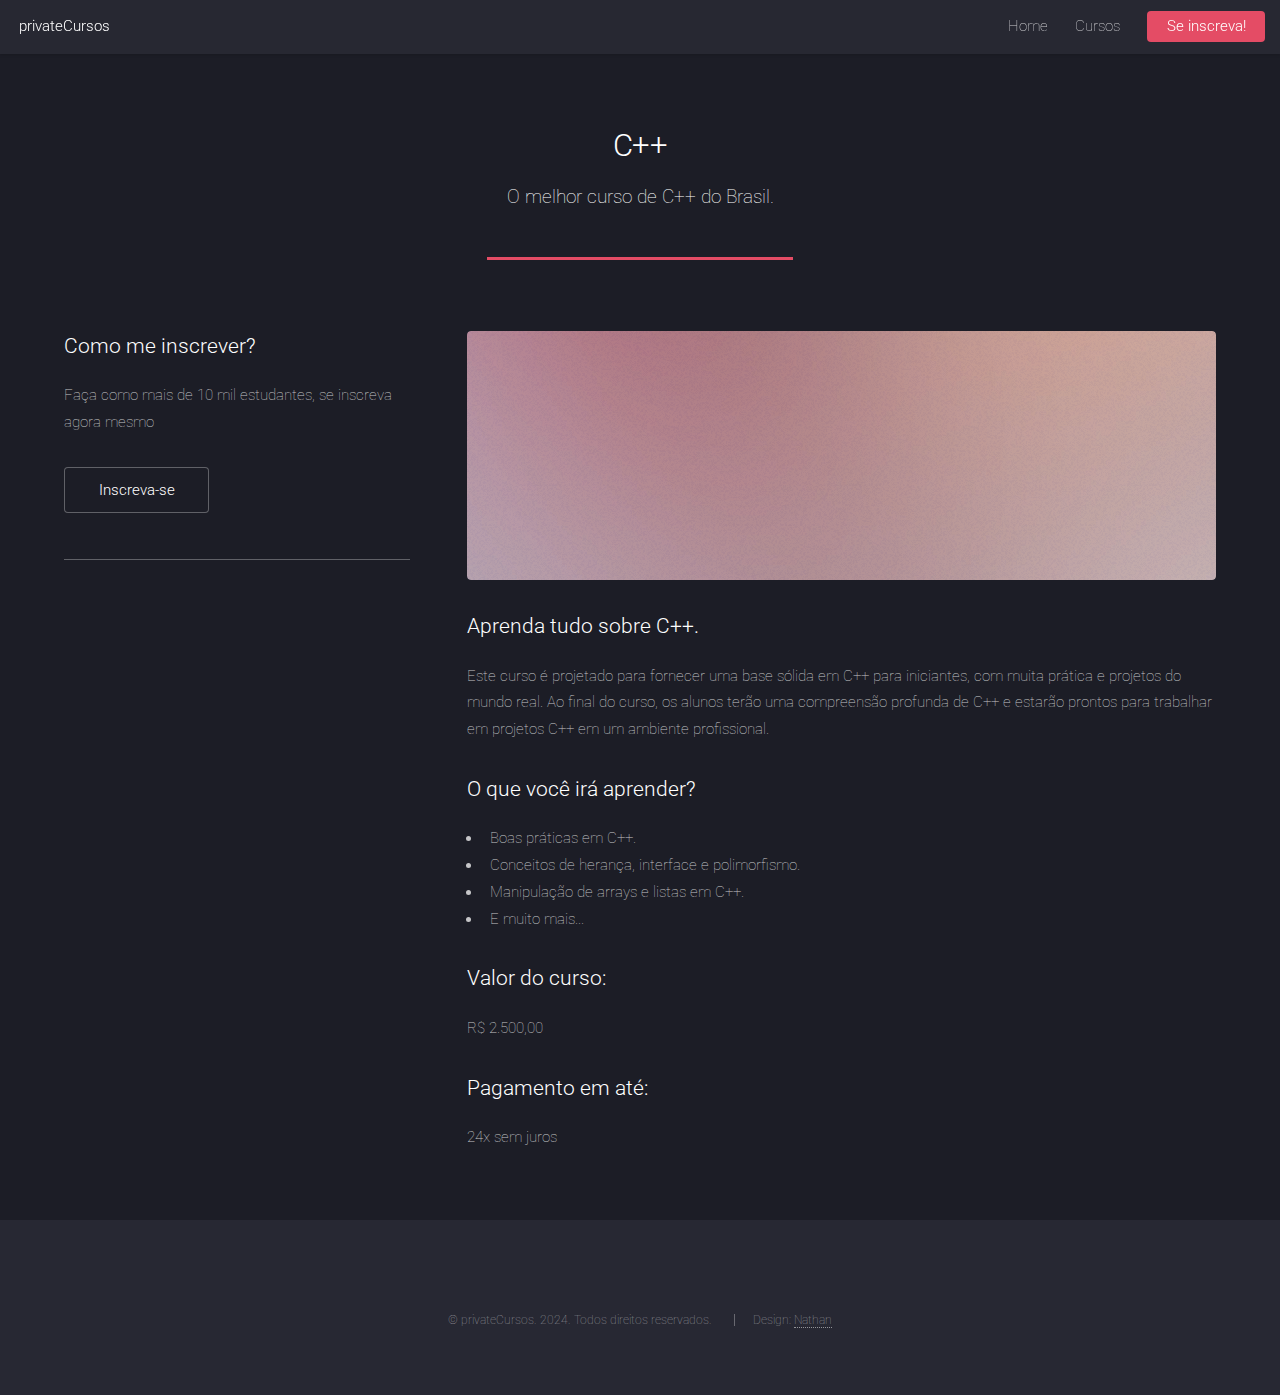
==== commit c97c1e3c: "deleted "About Us" page" ====
--- a/c++.html
+++ b/c++.html
@@ -28,7 +28,6 @@
 							<li><a href="c++.html">C++</a></li>
 						</ul>
 					</li>
-					<li><a href="elements.html">Sobre nós</a></li>
 					<li><a href="inscricao.html" class="button primary">Se inscreva!</a></li>
 				</ul>
 			</nav>
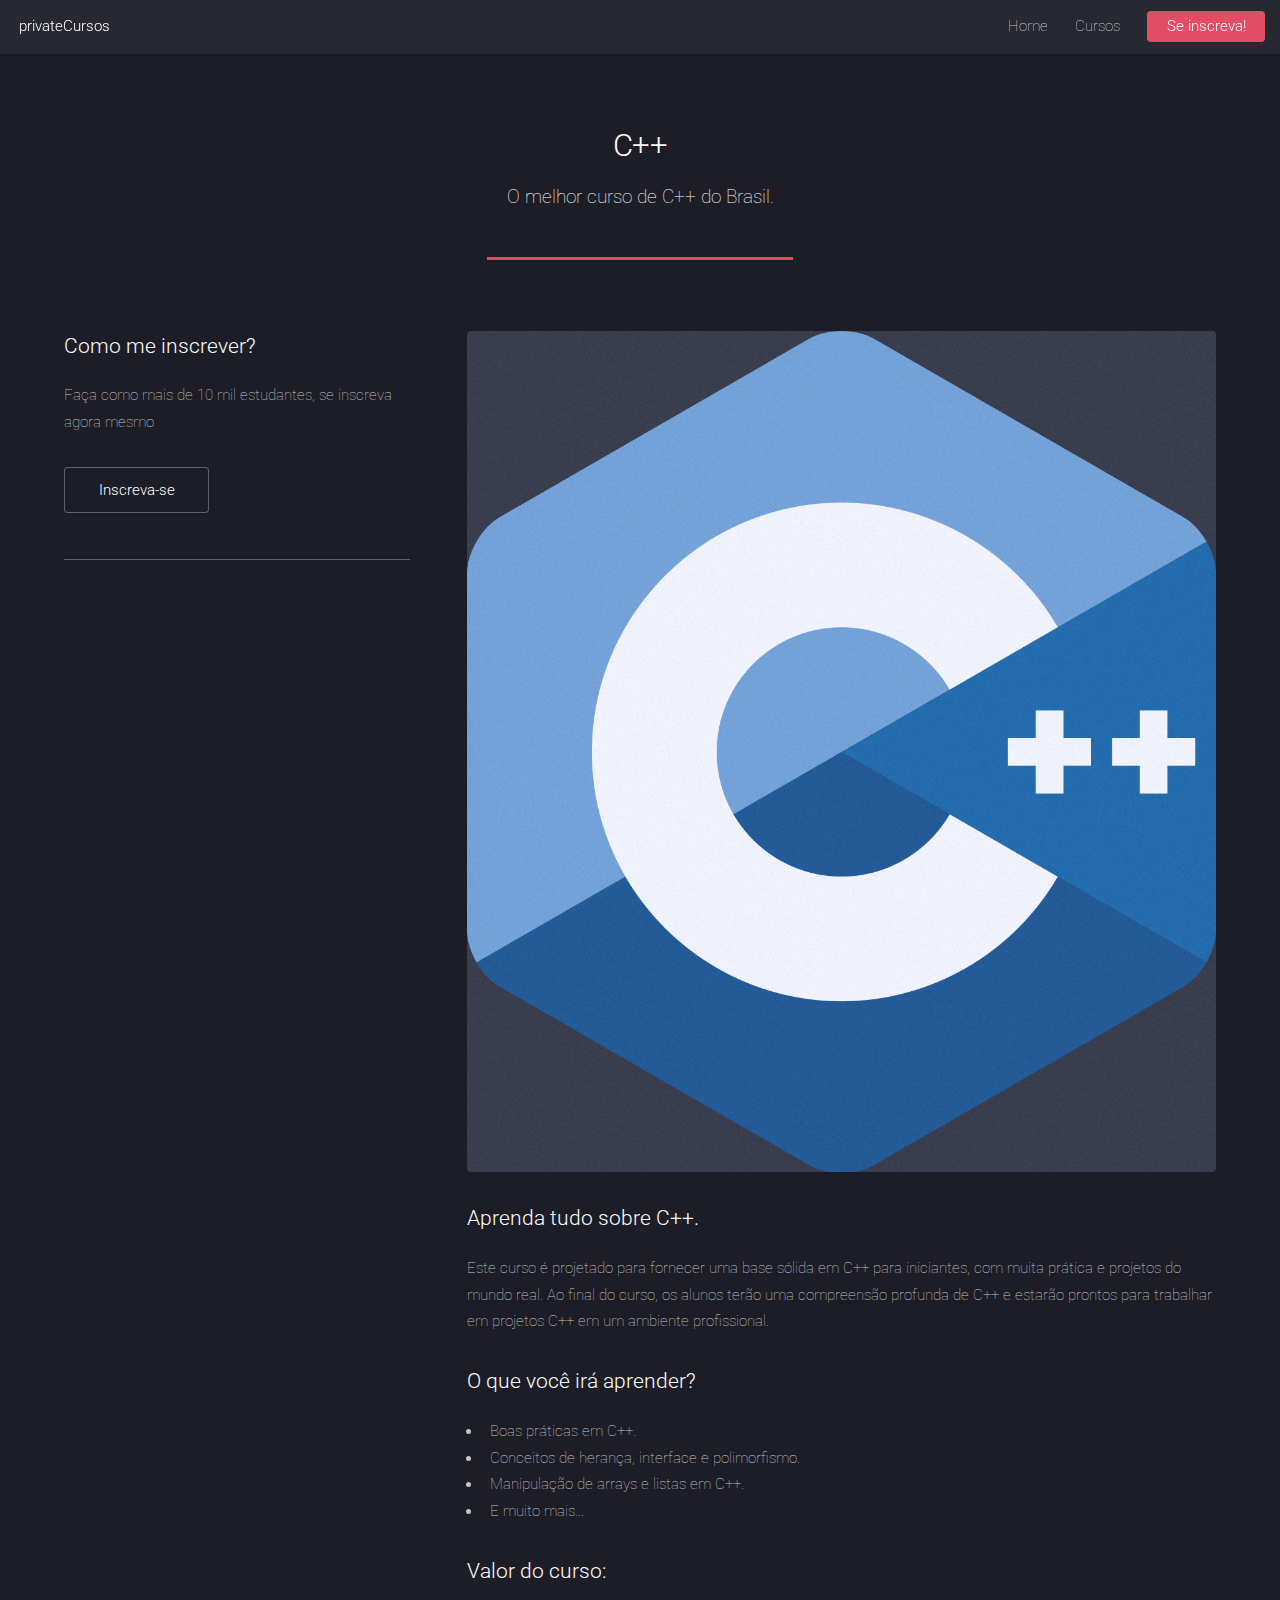
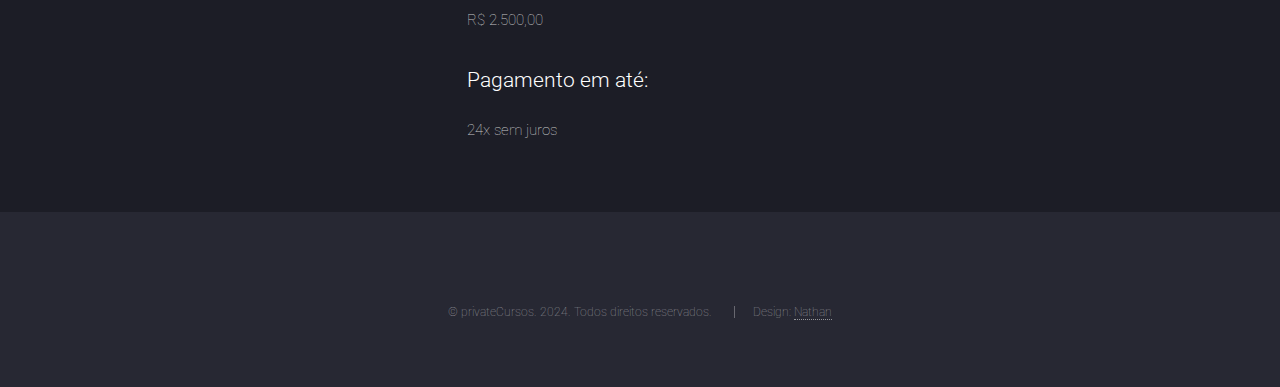
==== commit c9485400: "added images to courses and deleted unnecessary images" ====
--- a/c++.html
+++ b/c++.html
@@ -62,7 +62,7 @@
 
 						<!-- Content -->
 						<section id="content">
-							<a href="#" class="image fit"><img src="images/pic05.jpg" alt="" /></a>
+							<a href="#" class="image fit"><img src="images/c++.png" alt=""/></a>
 							<h3>Aprenda tudo sobre C++.</h3>
 							<p>Este curso é projetado para fornecer uma base sólida em C++ para iniciantes, com muita
 								prática e projetos do mundo real. Ao final do curso, os alunos terão uma compreensão
